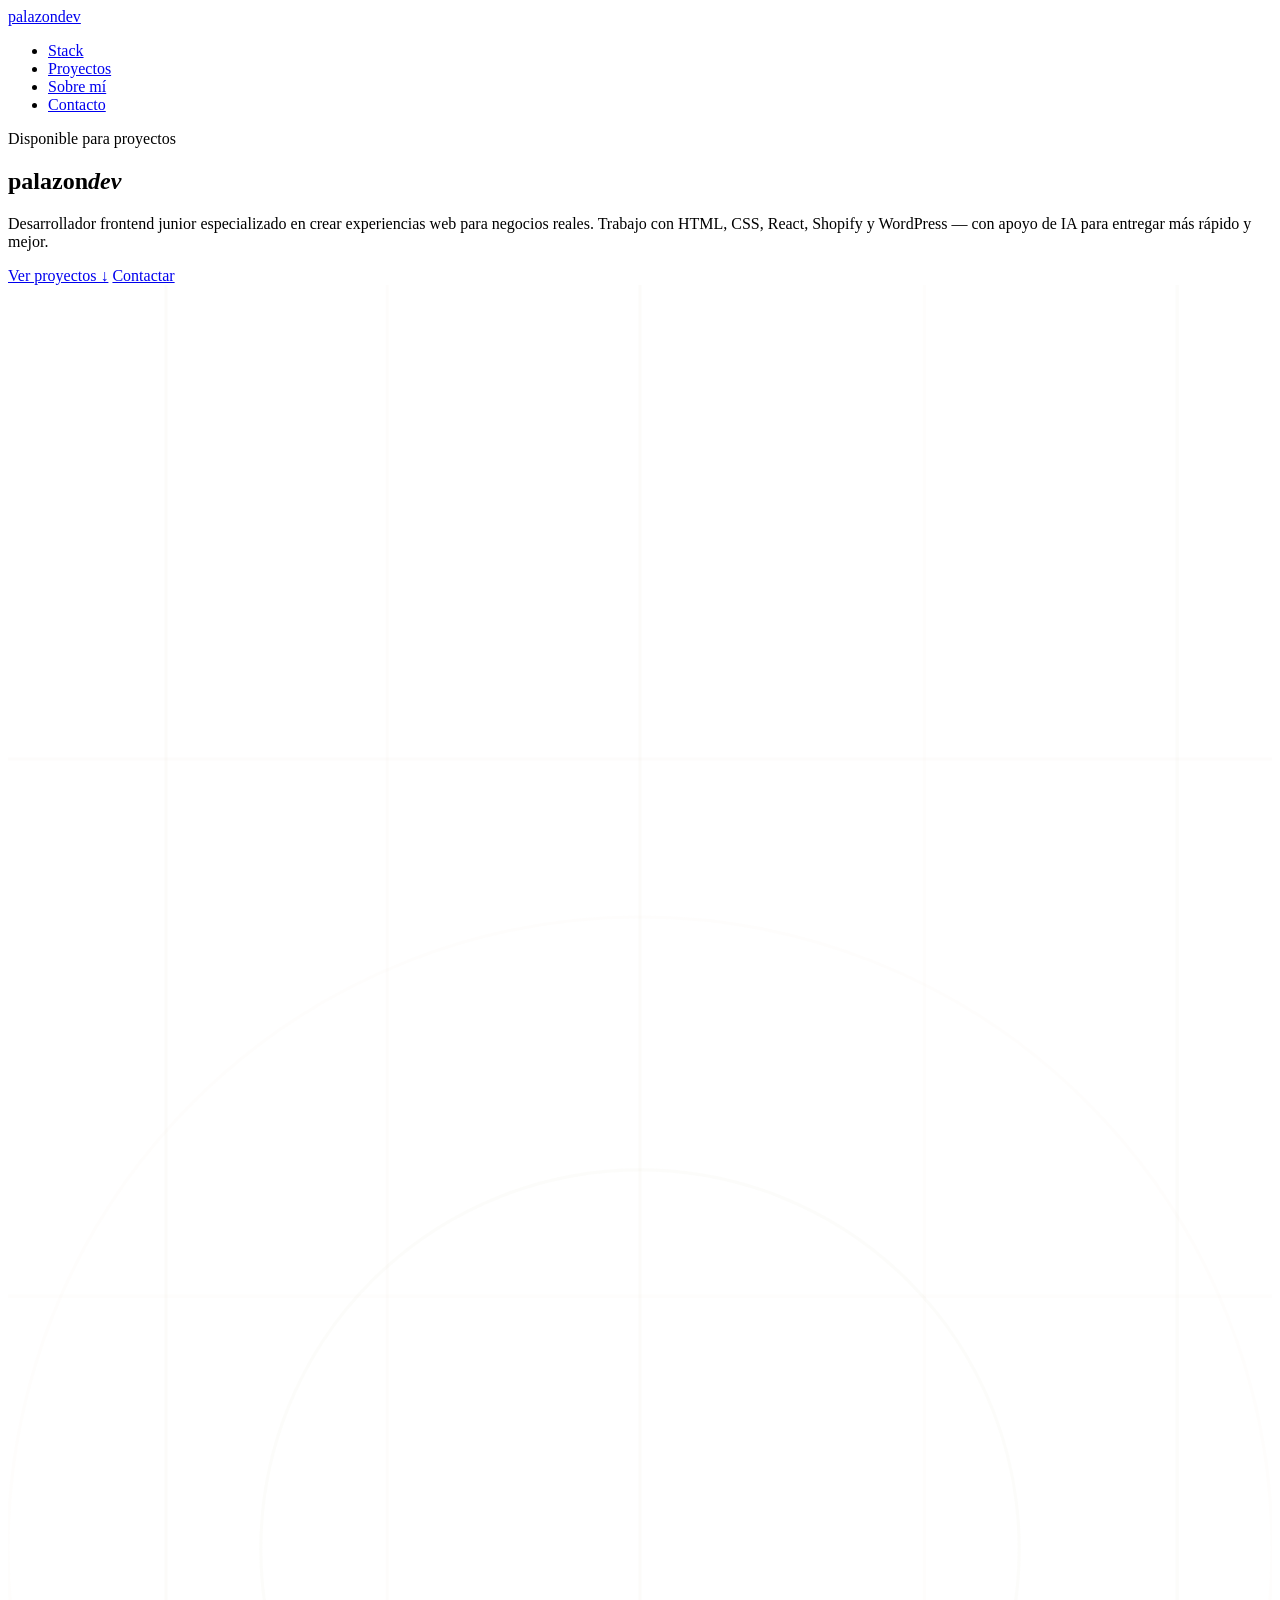
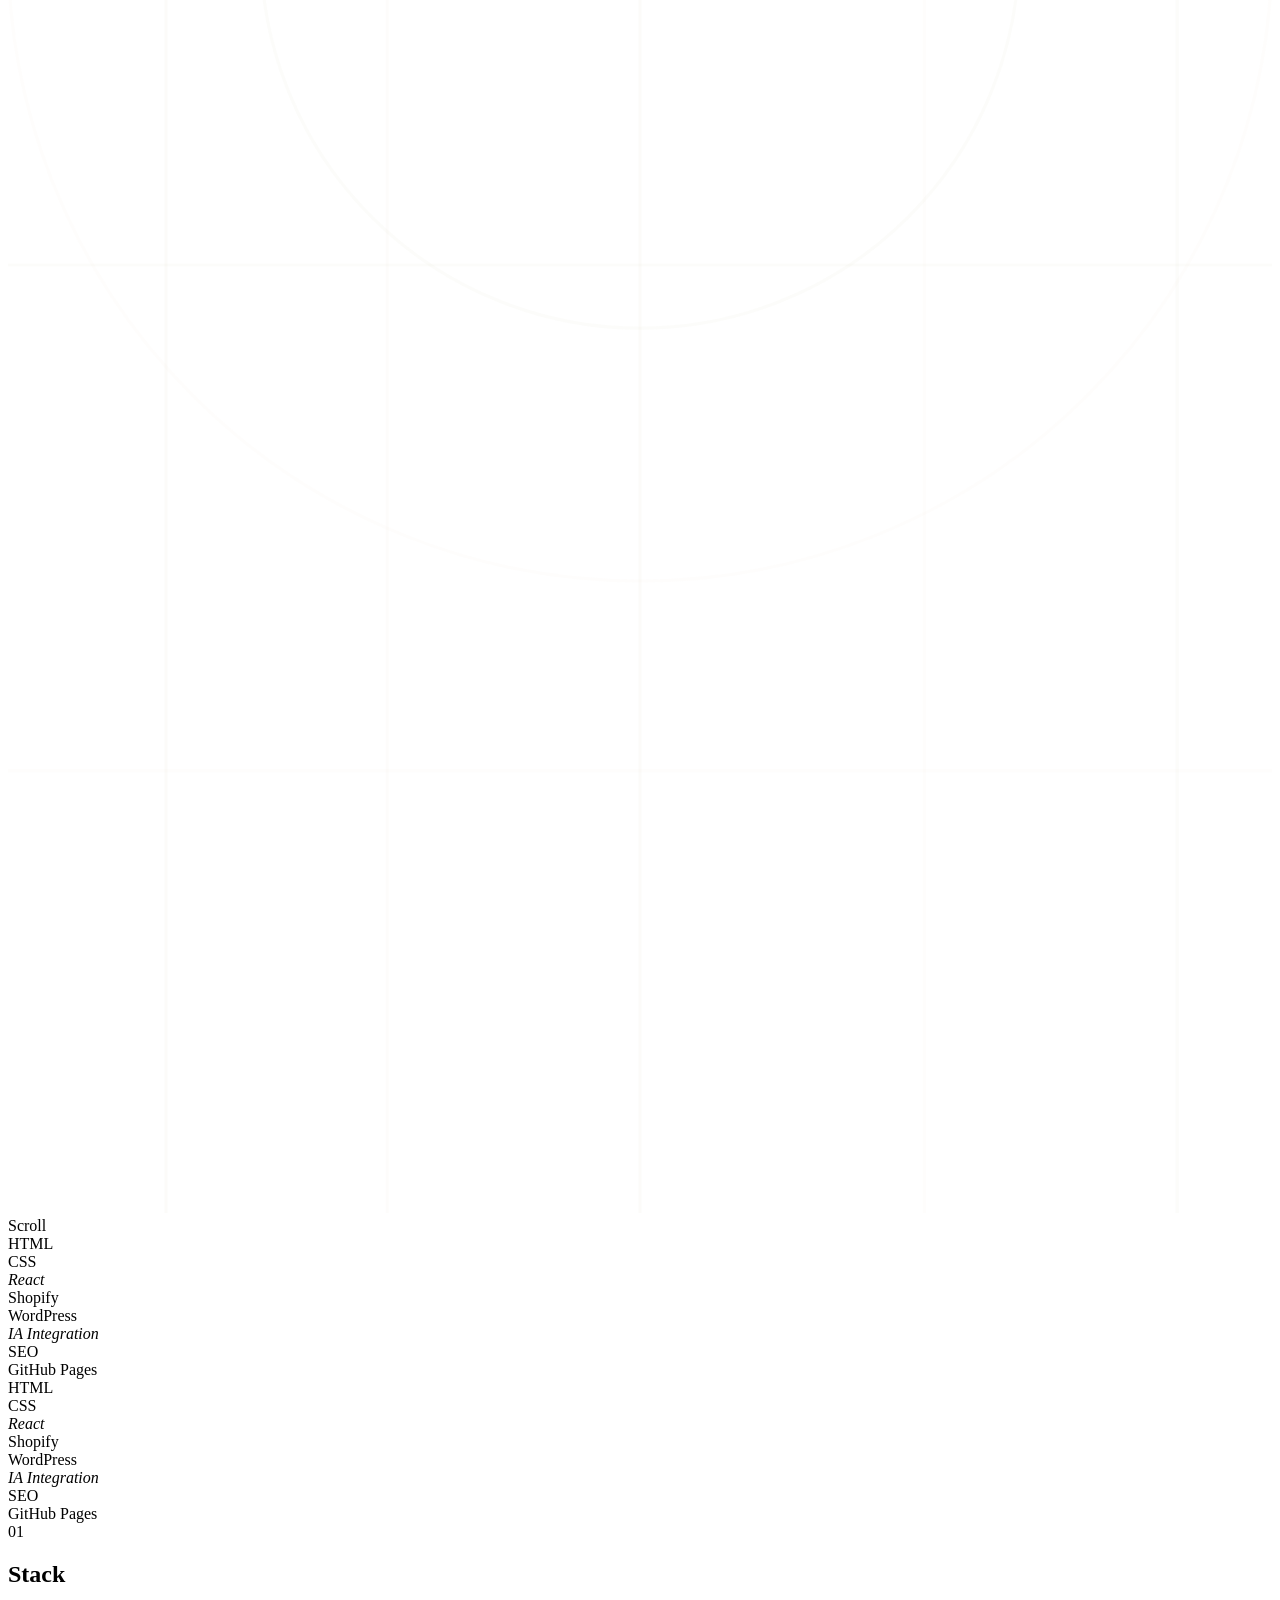
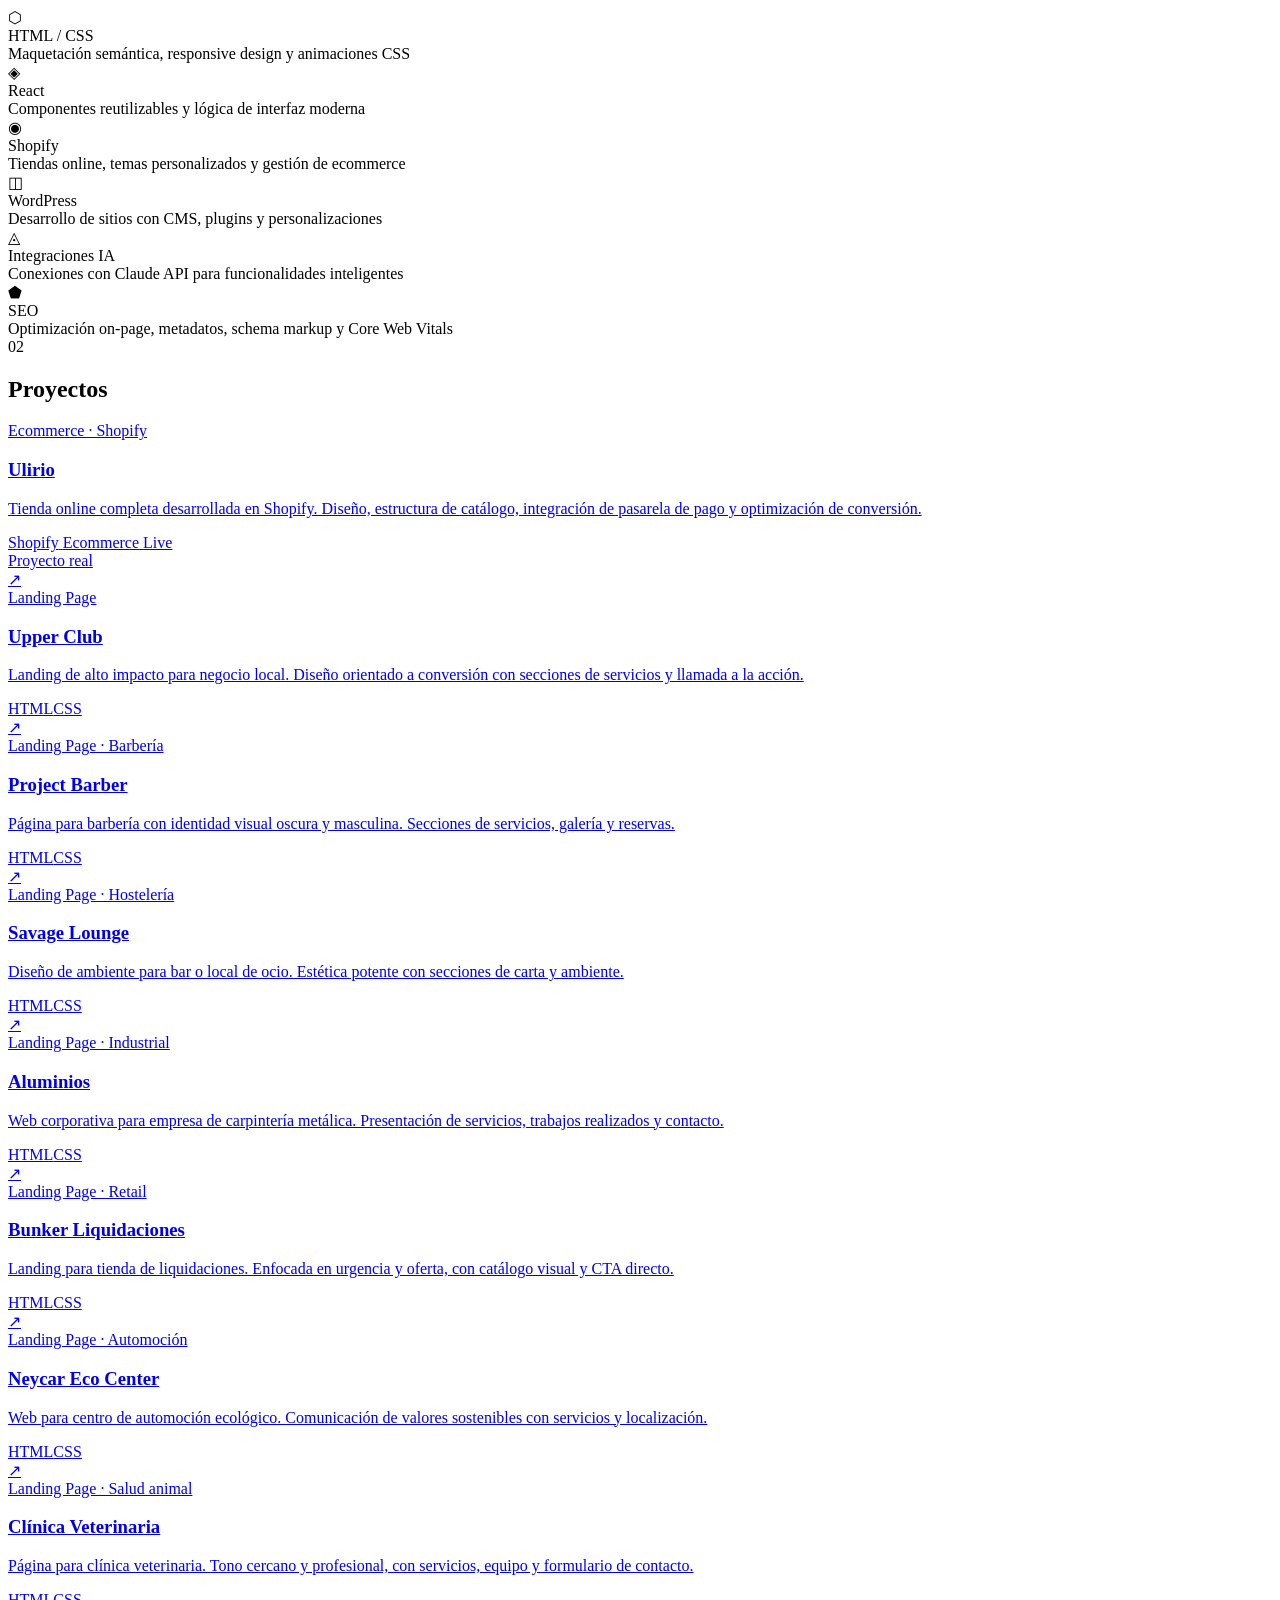
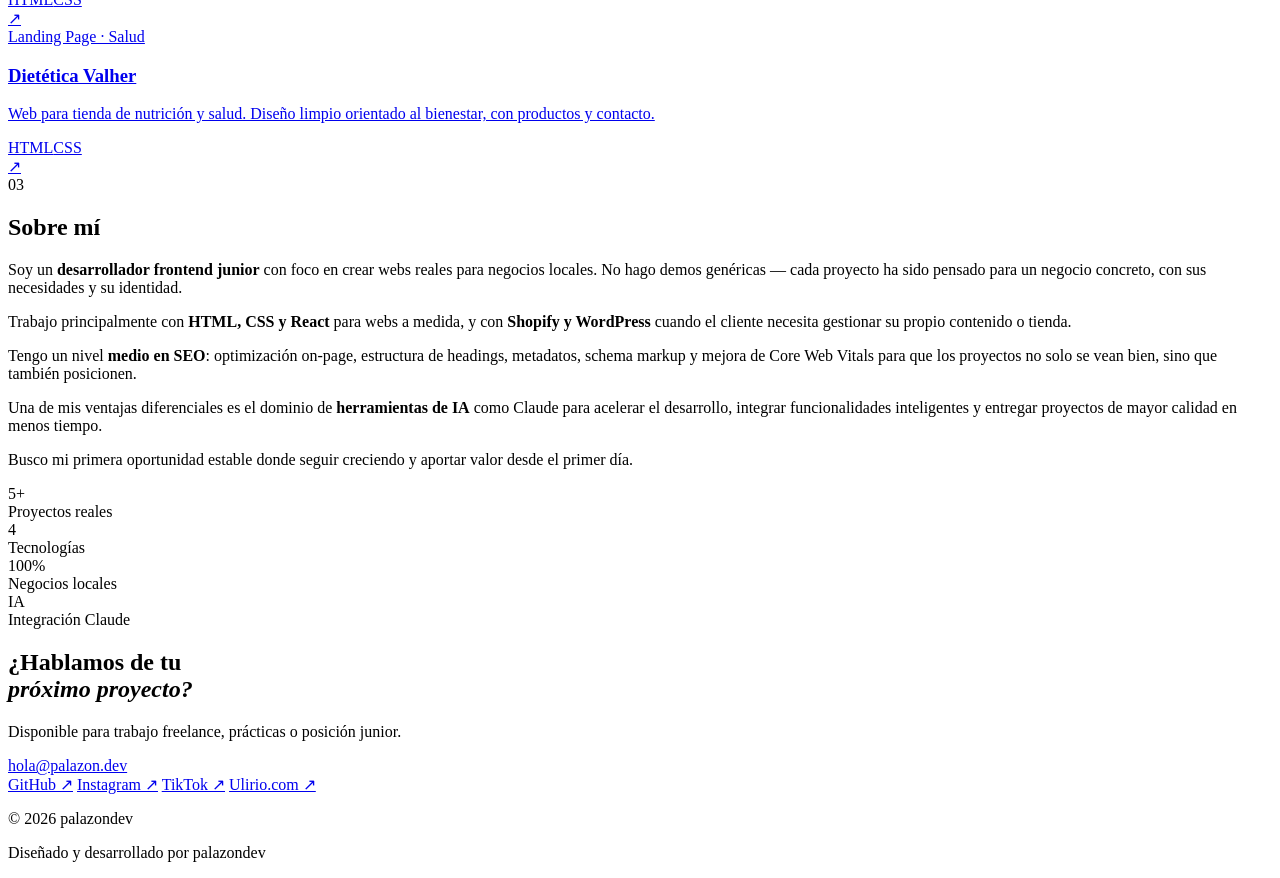
==== index.html @ ba67cfc8 "Crear index.html" ====
<!DOCTYPE html>
<html lang="es">
<head>
  <meta charset="UTF-8">
  <meta name="viewport" content="width=device-width, initial-scale=1.0">

  <!-- =============================================
       SEO PRIMARY
       ============================================= -->
  <title>palazondev — Frontend Developer | HTML, CSS, React, Shopify</title>
  <meta name="description" content="Portfolio de palazondev, desarrollador frontend junior especializado en landings, ecommerce con Shopify, WordPress e integraciones con IA. Proyectos reales para negocios locales.">
  <meta name="keywords" content="palazondev, desarrollador frontend, HTML CSS React, Shopify, WordPress, landing page, portfolio, developer junior, integracion IA, SEO">
  <meta name="author" content="palazondev">
  <meta name="robots" content="index, follow">
  <link rel="canonical" href="https://pablopalc.github.io/">

  <!-- =============================================
       OPEN GRAPH (WhatsApp, LinkedIn, Facebook)
       ============================================= -->
  <meta property="og:type" content="website">
  <meta property="og:url" content="https://pablopalc.github.io/">
  <meta property="og:title" content="palazondev — Frontend Developer">
  <meta property="og:description" content="Desarrollador frontend junior. Landings, Shopify, WordPress, SEO e integraciones con IA. Proyectos reales para negocios locales.">
  <meta property="og:image" content="https://pablopalc.github.io/og-image.jpg">
  <meta property="og:locale" content="es_ES">
  <meta property="og:site_name" content="palazondev">

  <!-- =============================================
       TWITTER / X CARD
       ============================================= -->
  <meta name="twitter:card" content="summary_large_image">
  <meta name="twitter:url" content="https://pablopalc.github.io/">
  <meta name="twitter:title" content="palazondev — Frontend Developer">
  <meta name="twitter:description" content="Desarrollador frontend junior. Landings, Shopify, WordPress, SEO e integraciones con IA.">
  <meta name="twitter:image" content="https://pablopalc.github.io/og-image.jpg">

  <!-- =============================================
       SCHEMA.ORG — Person
       ============================================= -->
  <script type="application/ld+json">
  {
    "@context": "https://schema.org",
    "@type": "Person",
    "name": "palazondev",
    "url": "https://pablopalc.github.io/",
    "sameAs": [
      "https://github.com/pablopalc",
      "https://www.instagram.com/palazon_dev",
      "https://www.tiktok.com/@palazon_dev",
      "https://ulirio.com"
    ],
    "jobTitle": "Frontend Developer",
    "knowsAbout": ["HTML", "CSS", "React", "Shopify", "WordPress", "SEO", "IA Integration"],
    "description": "Desarrollador frontend junior especializado en landings para negocios locales, ecommerce con Shopify, SEO e integraciones con IA."
  }
  </script>

  <!-- =============================================
       FONTS & STYLES
       ============================================= -->
  <link rel="preconnect" href="https://fonts.googleapis.com">
  <link rel="preconnect" href="https://fonts.gstatic.com" crossorigin>
  <link href="https://fonts.googleapis.com/css2?family=Playfair+Display:wght@400;500&family=DM+Sans:wght@300;400;500&display=swap" rel="stylesheet">
  <link rel="stylesheet" href="style.css">
</head>
<body>

<!-- CURSOR -->
<div id="cursor-dot" aria-hidden="true"></div>
<div id="cursor-ring" aria-hidden="true"></div>
<div id="cursor-label" aria-hidden="true"></div>

<!-- SCROLL PROGRESS -->
<div id="scroll-progress" aria-hidden="true"></div>

<!-- =============================================
     NAV
     ============================================= -->
<nav id="nav" role="navigation" aria-label="Navegación principal">
  <a href="#" class="nav-logo">palazondev</a>
  <ul class="nav-links">
    <li><a href="#stack">Stack</a></li>
    <li><a href="#projects">Proyectos</a></li>
    <li><a href="#about">Sobre mí</a></li>
    <li><a href="#contact">Contacto</a></li>
  </ul>
</nav>

<!-- =============================================
     HERO
     ============================================= -->
<section class="hero" aria-label="Presentación">
  <div class="hero-inner">
    <span class="hero-tag">Disponible para proyectos</span>
    <h1 class="hero-name">
      palazon<em>dev</em>
    </h1>
    <p class="hero-desc">
      Desarrollador frontend junior especializado en crear experiencias web para negocios reales. Trabajo con HTML, CSS, React, Shopify y WordPress — con apoyo de IA para entregar más rápido y mejor.
    </p>
    <div class="hero-ctas">
      <a href="#projects" class="btn-primary">Ver proyectos ↓</a>
      <a href="#contact" class="btn-secondary">Contactar</a>
    </div>
  </div>

  <div class="hero-lines" aria-hidden="true">
    <svg viewBox="0 0 400 800" preserveAspectRatio="xMidYMid slice">
      <line x1="50"  y1="0" x2="50"  y2="800" stroke="rgba(200,184,154,0.06)" stroke-width="1"/>
      <line x1="120" y1="0" x2="120" y2="800" stroke="rgba(200,184,154,0.04)" stroke-width="1"/>
      <line x1="200" y1="0" x2="200" y2="800" stroke="rgba(200,184,154,0.06)" stroke-width="1"/>
      <line x1="290" y1="0" x2="290" y2="800" stroke="rgba(200,184,154,0.03)" stroke-width="1"/>
      <line x1="370" y1="0" x2="370" y2="800" stroke="rgba(200,184,154,0.05)" stroke-width="1"/>
      <line x1="0" y1="150" x2="400" y2="150" stroke="rgba(200,184,154,0.04)" stroke-width="1"/>
      <line x1="0" y1="320" x2="400" y2="320" stroke="rgba(200,184,154,0.03)" stroke-width="1"/>
      <line x1="0" y1="500" x2="400" y2="500" stroke="rgba(200,184,154,0.05)" stroke-width="1"/>
      <line x1="0" y1="660" x2="400" y2="660" stroke="rgba(200,184,154,0.03)" stroke-width="1"/>
      <circle cx="200" cy="400" r="120" fill="none" stroke="rgba(200,184,154,0.05)" stroke-width="1"/>
      <circle cx="200" cy="400" r="200" fill="none" stroke="rgba(200,184,154,0.03)" stroke-width="1"/>
    </svg>
  </div>

  <div class="scroll-hint" aria-hidden="true">
    <div class="scroll-line"></div>
    Scroll
  </div>
</section>

<!-- =============================================
     MARQUEE
     ============================================= -->
<div class="marquee-section" aria-hidden="true">
  <div class="marquee-track" id="marquee">
    <div class="marquee-item">HTML <span class="marquee-dot"></span></div>
    <div class="marquee-item">CSS <span class="marquee-dot"></span></div>
    <div class="marquee-item"><em>React</em> <span class="marquee-dot"></span></div>
    <div class="marquee-item">Shopify <span class="marquee-dot"></span></div>
    <div class="marquee-item">WordPress <span class="marquee-dot"></span></div>
    <div class="marquee-item"><em>IA Integration</em> <span class="marquee-dot"></span></div>
    <div class="marquee-item">SEO <span class="marquee-dot"></span></div>
    <div class="marquee-item">GitHub Pages <span class="marquee-dot"></span></div>
    <div class="marquee-item">HTML <span class="marquee-dot"></span></div>
    <div class="marquee-item">CSS <span class="marquee-dot"></span></div>
    <div class="marquee-item"><em>React</em> <span class="marquee-dot"></span></div>
    <div class="marquee-item">Shopify <span class="marquee-dot"></span></div>
    <div class="marquee-item">WordPress <span class="marquee-dot"></span></div>
    <div class="marquee-item"><em>IA Integration</em> <span class="marquee-dot"></span></div>
    <div class="marquee-item">SEO <span class="marquee-dot"></span></div>
    <div class="marquee-item">GitHub Pages <span class="marquee-dot"></span></div>
  </div>
</div>

<!-- =============================================
     STACK
     ============================================= -->
<section class="stack-section" id="stack" aria-label="Tecnologías">
  <div class="section-inner">
    <div class="section-header reveal">
      <span class="section-num">01</span>
      <h2 class="section-title">Stack</h2>
      <div class="section-line"></div>
    </div>

    <div class="stack-grid reveal">
      <div class="stack-item">
        <div class="stack-icon" aria-hidden="true">⬡</div>
        <div class="stack-name">HTML / CSS</div>
        <div class="stack-desc">Maquetación semántica, responsive design y animaciones CSS</div>
      </div>
      <div class="stack-item">
        <div class="stack-icon" aria-hidden="true">◈</div>
        <div class="stack-name">React</div>
        <div class="stack-desc">Componentes reutilizables y lógica de interfaz moderna</div>
      </div>
      <div class="stack-item">
        <div class="stack-icon" aria-hidden="true">◉</div>
        <div class="stack-name">Shopify</div>
        <div class="stack-desc">Tiendas online, temas personalizados y gestión de ecommerce</div>
      </div>
      <div class="stack-item">
        <div class="stack-icon" aria-hidden="true">◫</div>
        <div class="stack-name">WordPress</div>
        <div class="stack-desc">Desarrollo de sitios con CMS, plugins y personalizaciones</div>
      </div>
      <div class="stack-item">
        <div class="stack-icon" aria-hidden="true">◬</div>
        <div class="stack-name">Integraciones IA</div>
        <div class="stack-desc">Conexiones con Claude API para funcionalidades inteligentes</div>
      </div>
      <div class="stack-item">
        <div class="stack-icon" aria-hidden="true">⬟</div>
        <div class="stack-name">SEO</div>
        <div class="stack-desc">Optimización on-page, metadatos, schema markup y Core Web Vitals</div>
      </div>
    </div>
  </div>
</section>

<!-- =============================================
     PROJECTS
     ============================================= -->
<section class="projects-section" id="projects" aria-label="Proyectos">
  <div class="section-inner">
    <div class="section-header reveal">
      <span class="section-num">02</span>
      <h2 class="section-title">Proyectos</h2>
      <div class="section-line"></div>
    </div>

    <div class="projects-grid">

      <a href="https://ulirio.com" target="_blank" rel="noopener noreferrer"
         class="project-card featured reveal"
         aria-label="Ver proyecto Ulirio — tienda online Shopify">
        <div class="project-card-inner">
          <div class="project-info">
            <div class="project-cat">Ecommerce · Shopify</div>
            <h3 class="project-title">Ulirio</h3>
            <p class="project-desc">Tienda online completa desarrollada en Shopify. Diseño, estructura de catálogo, integración de pasarela de pago y optimización de conversión.</p>
            <div class="project-tags">
              <span class="tag">Shopify</span>
              <span class="tag">Ecommerce</span>
              <span class="tag">Live</span>
            </div>
          </div>
          <div class="project-meta">
            <span class="featured-badge">Proyecto real</span>
            <div class="project-link" aria-hidden="true">↗</div>
          </div>
        </div>
      </a>

      <a href="https://pablopalc.github.io/Landing-UpperClub/" target="_blank" rel="noopener noreferrer"
         class="project-card reveal" aria-label="Ver proyecto Upper Club">
        <div class="project-card-inner">
          <div class="project-cat">Landing Page</div>
          <h3 class="project-title">Upper Club</h3>
          <p class="project-desc">Landing de alto impacto para negocio local. Diseño orientado a conversión con secciones de servicios y llamada a la acción.</p>
          <div class="project-footer">
            <div class="project-tags"><span class="tag">HTML</span><span class="tag">CSS</span></div>
            <div class="project-link" aria-hidden="true">↗</div>
          </div>
        </div>
      </a>

      <a href="https://pablopalc.github.io/Landing-ProjectBarber/" target="_blank" rel="noopener noreferrer"
         class="project-card reveal" aria-label="Ver proyecto Project Barber">
        <div class="project-card-inner">
          <div class="project-cat">Landing Page · Barbería</div>
          <h3 class="project-title">Project Barber</h3>
          <p class="project-desc">Página para barbería con identidad visual oscura y masculina. Secciones de servicios, galería y reservas.</p>
          <div class="project-footer">
            <div class="project-tags"><span class="tag">HTML</span><span class="tag">CSS</span></div>
            <div class="project-link" aria-hidden="true">↗</div>
          </div>
        </div>
      </a>

      <a href="https://pablopalc.github.io/Landing-Savage-Lounge/" target="_blank" rel="noopener noreferrer"
         class="project-card reveal" aria-label="Ver proyecto Savage Lounge">
        <div class="project-card-inner">
          <div class="project-cat">Landing Page · Hostelería</div>
          <h3 class="project-title">Savage Lounge</h3>
          <p class="project-desc">Diseño de ambiente para bar o local de ocio. Estética potente con secciones de carta y ambiente.</p>
          <div class="project-footer">
            <div class="project-tags"><span class="tag">HTML</span><span class="tag">CSS</span></div>
            <div class="project-link" aria-hidden="true">↗</div>
          </div>
        </div>
      </a>

      <a href="https://pablopalc.github.io/Landing-Aluminios/" target="_blank" rel="noopener noreferrer"
         class="project-card reveal" aria-label="Ver proyecto Aluminios">
        <div class="project-card-inner">
          <div class="project-cat">Landing Page · Industrial</div>
          <h3 class="project-title">Aluminios</h3>
          <p class="project-desc">Web corporativa para empresa de carpintería metálica. Presentación de servicios, trabajos realizados y contacto.</p>
          <div class="project-footer">
            <div class="project-tags"><span class="tag">HTML</span><span class="tag">CSS</span></div>
            <div class="project-link" aria-hidden="true">↗</div>
          </div>
        </div>
      </a>

      <a href="https://pablopalc.github.io/Landing-Bunker-Liquidaciones/" target="_blank" rel="noopener noreferrer"
         class="project-card reveal" aria-label="Ver proyecto Bunker Liquidaciones">
        <div class="project-card-inner">
          <div class="project-cat">Landing Page · Retail</div>
          <h3 class="project-title">Bunker Liquidaciones</h3>
          <p class="project-desc">Landing para tienda de liquidaciones. Enfocada en urgencia y oferta, con catálogo visual y CTA directo.</p>
          <div class="project-footer">
            <div class="project-tags"><span class="tag">HTML</span><span class="tag">CSS</span></div>
            <div class="project-link" aria-hidden="true">↗</div>
          </div>
        </div>
      </a>

      <a href="https://pablopalc.github.io/Landing-Neycar-Eco-Center/" target="_blank" rel="noopener noreferrer"
         class="project-card reveal" aria-label="Ver proyecto Neycar Eco Center">
        <div class="project-card-inner">
          <div class="project-cat">Landing Page · Automoción</div>
          <h3 class="project-title">Neycar Eco Center</h3>
          <p class="project-desc">Web para centro de automoción ecológico. Comunicación de valores sostenibles con servicios y localización.</p>
          <div class="project-footer">
            <div class="project-tags"><span class="tag">HTML</span><span class="tag">CSS</span></div>
            <div class="project-link" aria-hidden="true">↗</div>
          </div>
        </div>
      </a>

      <a href="https://pablopalc.github.io/Landing-Clinica-Veterinaria-Ramon-y-" target="_blank" rel="noopener noreferrer"
         class="project-card reveal" aria-label="Ver proyecto Clínica Veterinaria">
        <div class="project-card-inner">
          <div class="project-cat">Landing Page · Salud animal</div>
          <h3 class="project-title">Clínica Veterinaria</h3>
          <p class="project-desc">Página para clínica veterinaria. Tono cercano y profesional, con servicios, equipo y formulario de contacto.</p>
          <div class="project-footer">
            <div class="project-tags"><span class="tag">HTML</span><span class="tag">CSS</span></div>
            <div class="project-link" aria-hidden="true">↗</div>
          </div>
        </div>
      </a>

      <a href="https://pablopalc.github.io/Diet-tica-Valher-/" target="_blank" rel="noopener noreferrer"
         class="project-card reveal" aria-label="Ver proyecto Dietética Valher">
        <div class="project-card-inner">
          <div class="project-cat">Landing Page · Salud</div>
          <h3 class="project-title">Dietética Valher</h3>
          <p class="project-desc">Web para tienda de nutrición y salud. Diseño limpio orientado al bienestar, con productos y contacto.</p>
          <div class="project-footer">
            <div class="project-tags"><span class="tag">HTML</span><span class="tag">CSS</span></div>
            <div class="project-link" aria-hidden="true">↗</div>
          </div>
        </div>
      </a>

    </div>
  </div>
</section>

<!-- =============================================
     ABOUT
     ============================================= -->
<section class="about-section" id="about" aria-label="Sobre mí">
  <div class="section-inner">
    <div class="section-header reveal">
      <span class="section-num">03</span>
      <h2 class="section-title">Sobre mí</h2>
      <div class="section-line"></div>
    </div>

    <div class="about-grid">
      <div class="about-text reveal">
        <p>Soy un <strong>desarrollador frontend junior</strong> con foco en crear webs reales para negocios locales. No hago demos genéricas — cada proyecto ha sido pensado para un negocio concreto, con sus necesidades y su identidad.</p>
        <p>Trabajo principalmente con <strong>HTML, CSS y React</strong> para webs a medida, y con <strong>Shopify y WordPress</strong> cuando el cliente necesita gestionar su propio contenido o tienda.</p>
        <p>Tengo un nivel <strong>medio en SEO</strong>: optimización on-page, estructura de headings, metadatos, schema markup y mejora de Core Web Vitals para que los proyectos no solo se vean bien, sino que también posicionen.</p>
        <p>Una de mis ventajas diferenciales es el dominio de <strong>herramientas de IA</strong> como Claude para acelerar el desarrollo, integrar funcionalidades inteligentes y entregar proyectos de mayor calidad en menos tiempo.</p>
        <p>Busco mi primera oportunidad estable donde seguir creciendo y aportar valor desde el primer día.</p>
      </div>

      <div class="about-stats reveal">
        <div class="stat-box">
          <div class="stat-num">8+</div>
          <div class="stat-label">Proyectos reales</div>
        </div>
        <div class="stat-box">
          <div class="stat-num">4</div>
          <div class="stat-label">Tecnologías</div>
        </div>
        <div class="stat-box">
          <div class="stat-num">100%</div>
          <div class="stat-label">Negocios locales</div>
        </div>
        <div class="stat-box">
          <div class="stat-num">IA</div>
          <div class="stat-label">Integración Claude</div>
        </div>
      </div>
    </div>
  </div>
</section>

<!-- =============================================
     CONTACT
     ============================================= -->
<section class="contact-section" id="contact" aria-label="Contacto">
  <div class="section-inner">
    <div class="contact-inner reveal">
      <h2 class="contact-title">¿Hablamos de tu<br><em>próximo proyecto?</em></h2>
      <p class="contact-sub">Disponible para trabajo freelance, prácticas o posición junior.</p>
      <a href="mailto:hola@palazon.dev" class="contact-email">hola@palazon.dev</a>
      <div class="social-links">
        <a href="https://github.com/pablopalc" target="_blank" rel="noopener noreferrer" class="social-link">GitHub ↗</a>
        <a href="https://www.instagram.com/palazon_dev" target="_blank" rel="noopener noreferrer" class="social-link">Instagram ↗</a>
        <a href="https://www.tiktok.com/@palazon_dev" target="_blank" rel="noopener noreferrer" class="social-link">TikTok ↗</a>
        <a href="https://ulirio.com" target="_blank" rel="noopener noreferrer" class="social-link">Ulirio.com ↗</a>
      </div>
    </div>
  </div>
</section>

<!-- =============================================
     FOOTER
     ============================================= -->
<footer>
  <p>© 2026 palazondev</p>
  <p>Diseñado y desarrollado por palazondev</p>
</footer>

<!-- =============================================
     JAVASCRIPT
     ============================================= -->
<script>
  // SCROLL PROGRESS
  const progressBar = document.getElementById('scroll-progress');
  window.addEventListener('scroll', () => {
    const h = document.documentElement;
    progressBar.style.width = (h.scrollTop / (h.scrollHeight - h.clientHeight)) * 100 + '%';
  });

  // NAV scroll
  const nav = document.getElementById('nav');
  window.addEventListener('scroll', () => {
    nav.classList.toggle('scrolled', window.scrollY > 60);
  });

  // CUSTOM CURSOR — desktop only
  const isTouchDevice = ('ontouchstart' in window) || (navigator.maxTouchPoints > 0);
  if (!isTouchDevice) {
    const dot = document.getElementById('cursor-dot');
    const ring = document.getElementById('cursor-ring');
    const label = document.getElementById('cursor-label');
    let mx = 0, my = 0, rx = 0, ry = 0;

    document.addEventListener('mousemove', e => {
      mx = e.clientX; my = e.clientY;
      dot.style.left = mx + 'px'; dot.style.top = my + 'px';
      label.style.left = mx + 'px'; label.style.top = my + 'px';
    });

    (function animateRing() {
      rx += (mx - rx) * 0.12; ry += (my - ry) * 0.12;
      ring.style.left = rx + 'px'; ring.style.top = ry + 'px';
      requestAnimationFrame(animateRing);
    })();

    document.querySelectorAll('a, button').forEach(el => {
      el.addEventListener('mouseenter', () => {
        ring.classList.add('hovering');
        const txt = el.getAttribute('data-cursor') || '';
        if (txt) { label.textContent = txt; label.classList.add('visible'); }
      });
      el.addEventListener('mouseleave', () => {
        ring.classList.remove('hovering');
        label.classList.remove('visible');
      });
    });

    document.querySelectorAll('.project-card').forEach(el => el.setAttribute('data-cursor', 'Ver →'));
  }

  // MAGNETIC BUTTONS
  document.querySelectorAll('.btn-primary, .btn-secondary').forEach(btn => {
    btn.addEventListener('mousemove', e => {
      const r = btn.getBoundingClientRect();
      btn.style.transform = `translate(${(e.clientX - r.left - r.width/2) * 0.22}px, ${(e.clientY - r.top - r.height/2) * 0.22}px)`;
    });
    btn.addEventListener('mouseleave', () => { btn.style.transform = ''; });
  });

  // CARD 3D TILT
  document.querySelectorAll('.project-card').forEach(card => {
    card.addEventListener('mousemove', e => {
      const r = card.getBoundingClientRect();
      const x = (e.clientX - r.left) / r.width - 0.5;
      const y = (e.clientY - r.top) / r.height - 0.5;
      card.style.transform = `perspective(800px) rotateY(${x*5}deg) rotateX(${-y*5}deg) translateZ(4px)`;
    });
    card.addEventListener('mouseleave', () => { card.style.transform = ''; });
  });

  // HERO PARALLAX
  const heroInner = document.querySelector('.hero-inner');
  const heroLines = document.querySelector('.hero-lines');
  window.addEventListener('scroll', () => {
    const s = window.scrollY;
    if (heroInner) heroInner.style.transform = `translateY(${s * 0.18}px)`;
    if (heroLines) heroLines.style.transform = `translateY(${s * 0.1}px)`;
  });

  // HERO NAME char split
  const heroName = document.querySelector('.hero-name');
  if (heroName) {
    heroName.innerHTML = heroName.innerHTML.replace(/palazon/, m =>
      m.split('').map((c, i) =>
        `<span class="char" style="animation-delay:${0.4 + i * 0.05}s">${c}</span>`
      ).join('')
    );
  }

  // COUNTER animation
  function animateCounter(el, target) {
    const num = parseInt(target);
    if (isNaN(num)) { el.textContent = target; return; }
    const suffix = target.replace(/[0-9]/g, '');
    let start = null;
    (function step(ts) {
      if (!start) start = ts;
      const p = Math.min((ts - start) / 1200, 1);
      el.textContent = Math.floor((1 - Math.pow(1 - p, 3)) * num) + suffix;
      if (p < 1) requestAnimationFrame(step);
    })(performance.now());
  }

  // SCROLL REVEAL
  const observer = new IntersectionObserver((entries) => {
    entries.forEach((entry, i) => {
      if (entry.isIntersecting) {
        setTimeout(() => {
          entry.target.classList.add('visible');
          const numEl = entry.target.querySelector('.stat-num');
          if (numEl) animateCounter(numEl, numEl.textContent.trim());
        }, i * 80);
        observer.unobserve(entry.target);
      }
    });
  }, { threshold: 0.12 });

  document.querySelectorAll('.reveal, .reveal-left, .reveal-right, .reveal-scale')
    .forEach(el => observer.observe(el));

  // MARQUEE pause on hover
  const track = document.getElementById('marquee');
  if (track) {
    track.parentElement.addEventListener('mouseenter', () => track.style.animationPlayState = 'paused');
    track.parentElement.addEventListener('mouseleave', () => track.style.animationPlayState = 'running');
  }
</script>

</body>
</html>
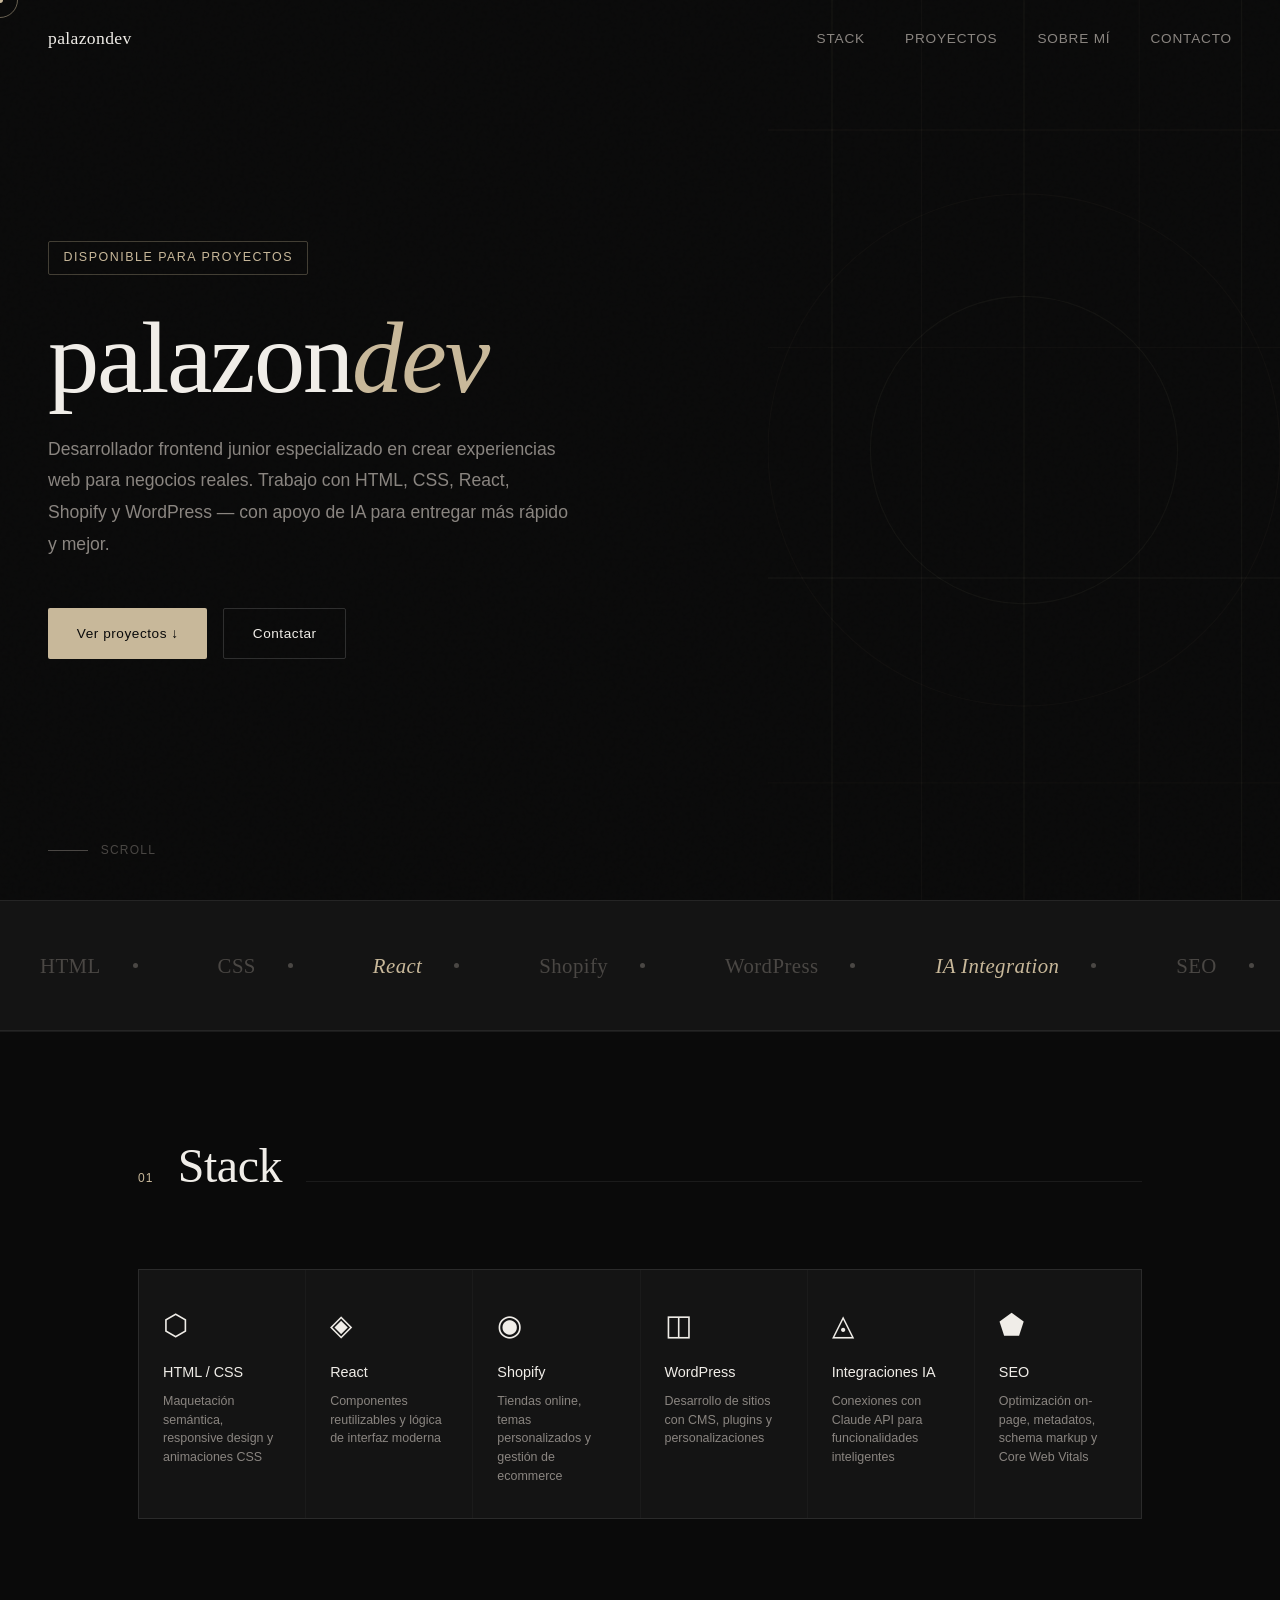
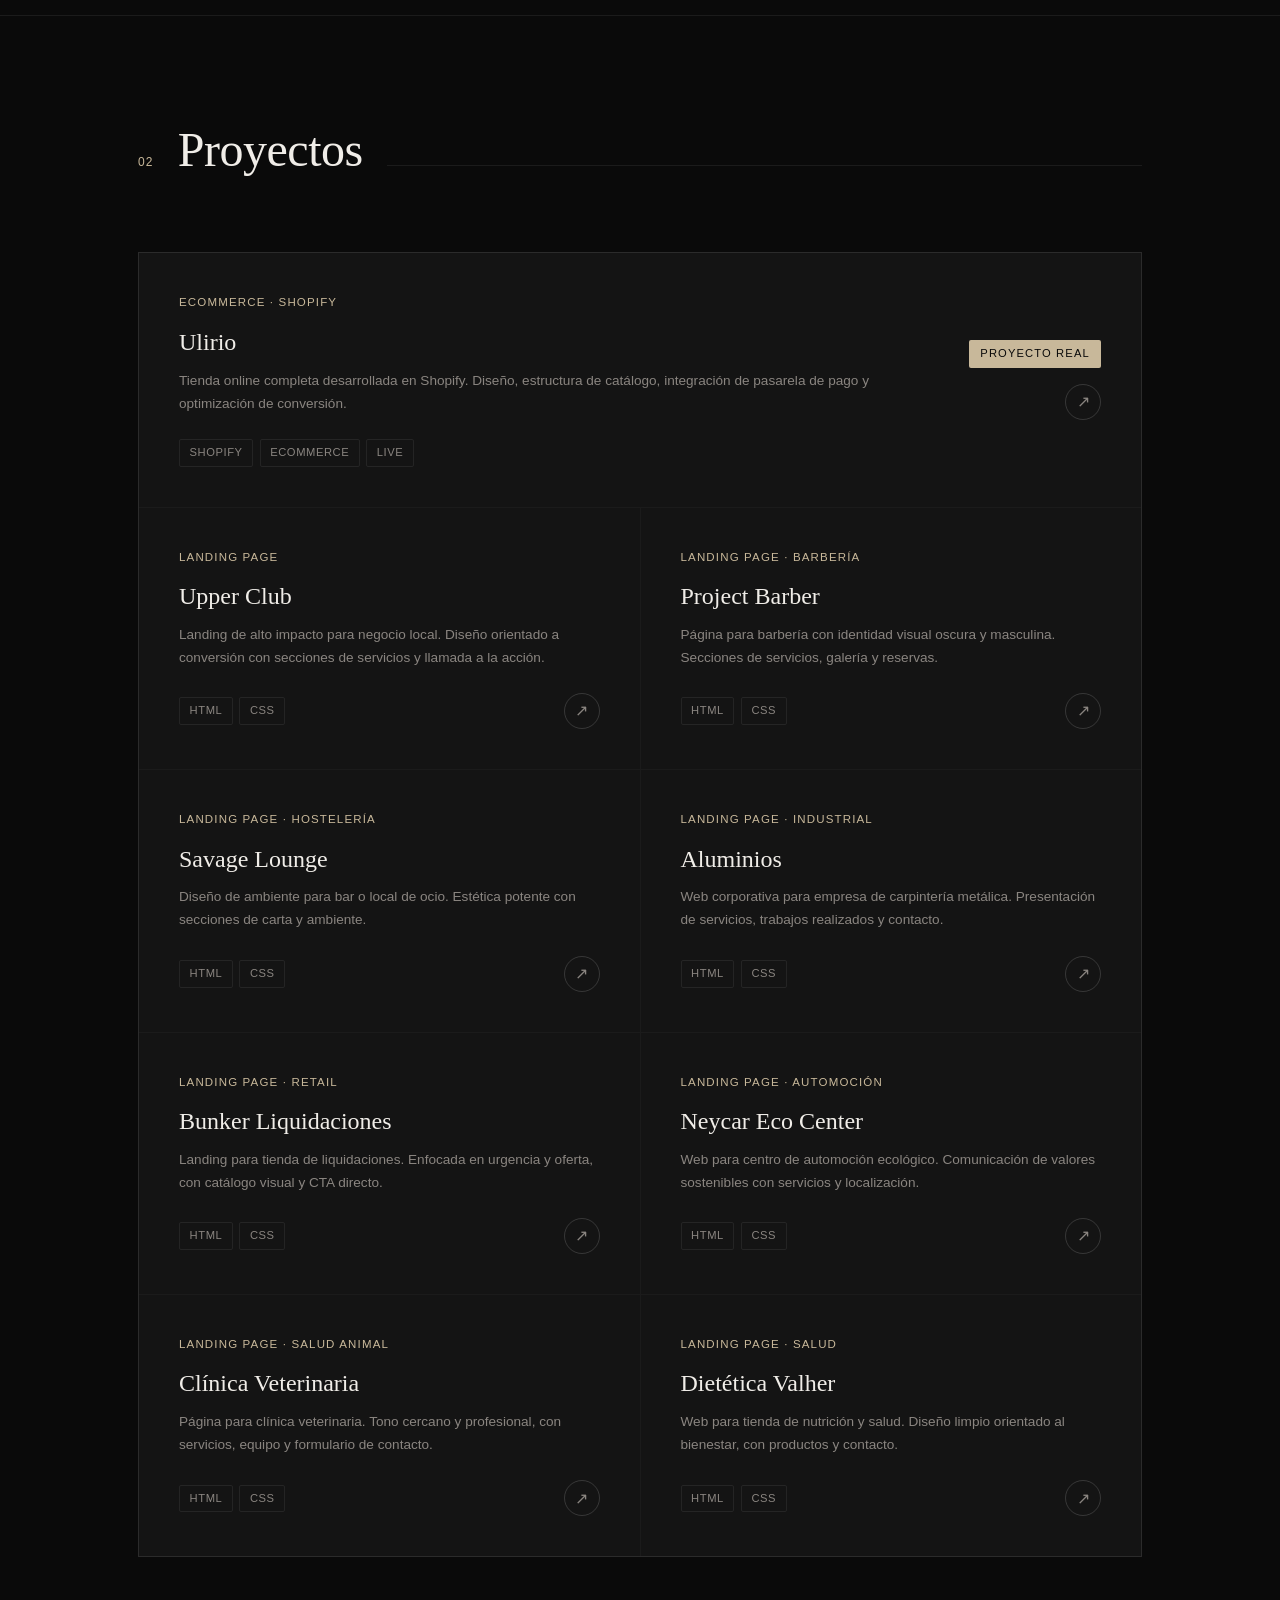
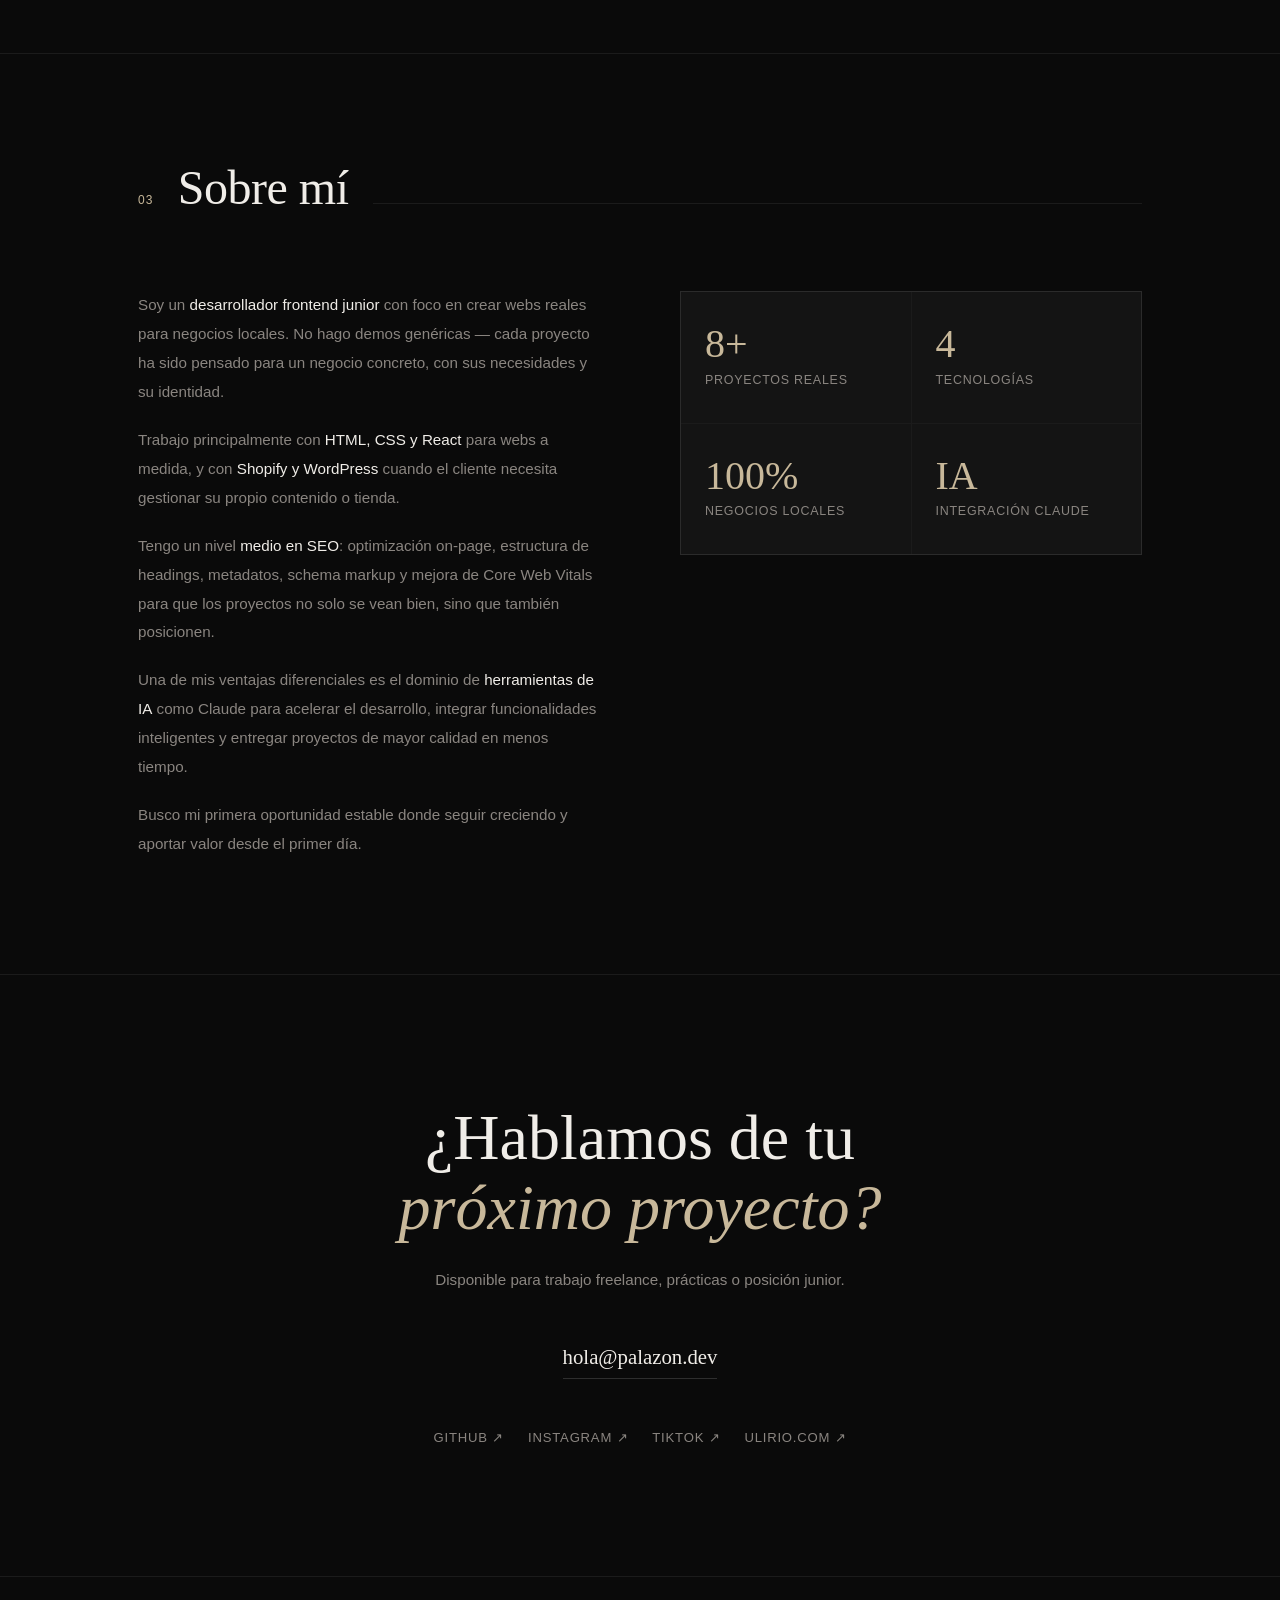
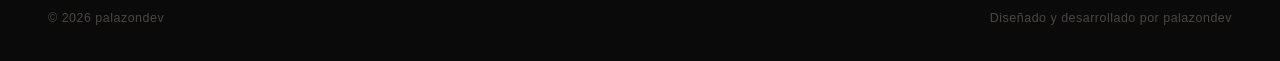
==== commit 097be269: "Actualizar index.html" ====
--- a/index.html
+++ b/index.html
@@ -61,7 +61,7 @@
   <link rel="preconnect" href="https://fonts.googleapis.com">
   <link rel="preconnect" href="https://fonts.gstatic.com" crossorigin>
   <link href="https://fonts.googleapis.com/css2?family=Playfair+Display:wght@400;500&family=DM+Sans:wght@300;400;500&display=swap" rel="stylesheet">
-  <link rel="stylesheet" href="style.css">
+  <link rel="stylesheet" href="styles.css">
 </head>
 <body>
 
--- a/styles.css
+++ b/styles.css
@@ -0,0 +1,805 @@
+/* ============================================
+   palazondev — Portfolio
+   style.css
+   ============================================ */
+
+*, *::before, *::after { box-sizing: border-box; margin: 0; padding: 0; }
+
+:root {
+  --bg: #0a0a0a;
+  --bg-2: #111111;
+  --bg-3: #181818;
+  --bg-card: #141414;
+  --border: rgba(255,255,255,0.07);
+  --border-hover: rgba(255,255,255,0.15);
+  --text-primary: #f0ede8;
+  --text-secondary: #8a8580;
+  --text-muted: #4a4744;
+  --accent: #c8b89a;
+  --accent-dim: rgba(200,184,154,0.12);
+  --accent-hover: rgba(200,184,154,0.18);
+  --font-display: 'Playfair Display', serif;
+  --font-body: 'DM Sans', sans-serif;
+}
+
+html { scroll-behavior: smooth; }
+
+/* ============================================
+   CUSTOM CURSOR
+   ============================================ */
+body { cursor: none; }
+a, button { cursor: none; }
+
+#cursor-dot {
+  width: 6px;
+  height: 6px;
+  background: var(--accent);
+  border-radius: 50%;
+  position: fixed;
+  top: 0; left: 0;
+  pointer-events: none;
+  z-index: 9999;
+  transform: translate(-50%, -50%);
+  transition: transform 0.08s ease, background 0.2s;
+}
+
+#cursor-ring {
+  width: 36px;
+  height: 36px;
+  border: 1px solid rgba(200,184,154,0.5);
+  border-radius: 50%;
+  position: fixed;
+  top: 0; left: 0;
+  pointer-events: none;
+  z-index: 9998;
+  transform: translate(-50%, -50%);
+  transition: width 0.3s ease, height 0.3s ease, border-color 0.3s, opacity 0.3s;
+}
+
+#cursor-ring.hovering {
+  width: 60px;
+  height: 60px;
+  border-color: var(--accent);
+}
+
+#cursor-label {
+  position: fixed;
+  top: 0; left: 0;
+  pointer-events: none;
+  z-index: 9997;
+  font-size: 0.65rem;
+  letter-spacing: 0.1em;
+  text-transform: uppercase;
+  color: var(--accent);
+  opacity: 0;
+  transform: translate(16px, 16px);
+  transition: opacity 0.2s;
+  white-space: nowrap;
+}
+
+#cursor-label.visible { opacity: 1; }
+
+/* ============================================
+   SCROLL PROGRESS BAR
+   ============================================ */
+#scroll-progress {
+  position: fixed;
+  top: 0; left: 0;
+  height: 2px;
+  background: var(--accent);
+  z-index: 200;
+  width: 0%;
+  transition: width 0.1s linear;
+}
+
+/* ============================================
+   BASE
+   ============================================ */
+body {
+  background: var(--bg);
+  color: var(--text-primary);
+  font-family: var(--font-body);
+  font-weight: 300;
+  line-height: 1.6;
+  overflow-x: hidden;
+}
+
+/* Noise overlay */
+body::before {
+  content: '';
+  position: fixed;
+  inset: 0;
+  background-image: url("data:image/svg+xml,%3Csvg viewBox='0 0 256 256' xmlns='http://www.w3.org/2000/svg'%3E%3Cfilter id='noise'%3E%3CfeTurbulence type='fractalNoise' baseFrequency='0.9' numOctaves='4' stitchTiles='stitch'/%3E%3C/filter%3E%3Crect width='100%25' height='100%25' filter='url(%23noise)' opacity='0.04'/%3E%3C/svg%3E");
+  pointer-events: none;
+  z-index: 0;
+  opacity: 0.4;
+}
+
+/* ============================================
+   NAV
+   ============================================ */
+nav {
+  position: fixed;
+  top: 0; left: 0; right: 0;
+  z-index: 100;
+  padding: 1.5rem 3rem;
+  display: flex;
+  justify-content: space-between;
+  align-items: center;
+  border-bottom: 1px solid transparent;
+  transition: border-color 0.3s, background 0.3s;
+}
+
+nav.scrolled {
+  background: rgba(10,10,10,0.92);
+  backdrop-filter: blur(12px);
+  border-color: var(--border);
+}
+
+.nav-logo {
+  font-family: var(--font-display);
+  font-size: 1.1rem;
+  color: var(--text-primary);
+  text-decoration: none;
+  letter-spacing: 0.02em;
+}
+
+.nav-links {
+  display: flex;
+  gap: 2.5rem;
+  list-style: none;
+}
+
+.nav-links a {
+  color: var(--text-secondary);
+  text-decoration: none;
+  font-size: 0.85rem;
+  letter-spacing: 0.06em;
+  text-transform: uppercase;
+  transition: color 0.2s;
+}
+
+.nav-links a:hover { color: var(--text-primary); }
+
+/* ============================================
+   HERO
+   ============================================ */
+.hero {
+  min-height: 100vh;
+  display: flex;
+  align-items: center;
+  padding: 0 3rem;
+  position: relative;
+}
+
+.hero-inner {
+  max-width: 900px;
+  position: relative;
+  z-index: 1;
+}
+
+.hero-tag {
+  display: inline-block;
+  font-size: 0.78rem;
+  letter-spacing: 0.12em;
+  text-transform: uppercase;
+  color: var(--accent);
+  border: 1px solid rgba(200,184,154,0.3);
+  padding: 0.4rem 0.9rem;
+  border-radius: 2px;
+  margin-bottom: 2rem;
+  opacity: 0;
+  animation: fadeUp 0.8s 0.2s forwards;
+}
+
+.hero-name {
+  font-family: var(--font-display);
+  font-size: clamp(3.5rem, 8vw, 7rem);
+  font-weight: 400;
+  line-height: 1.0;
+  letter-spacing: -0.02em;
+  margin-bottom: 1.5rem;
+  opacity: 0;
+  animation: fadeUp 0.8s 0.4s forwards;
+}
+
+.hero-name em {
+  font-style: italic;
+  color: var(--accent);
+}
+
+.hero-desc {
+  font-size: 1.1rem;
+  color: var(--text-secondary);
+  max-width: 520px;
+  line-height: 1.8;
+  margin-bottom: 3rem;
+  opacity: 0;
+  animation: fadeUp 0.8s 0.6s forwards;
+}
+
+.hero-ctas {
+  display: flex;
+  gap: 1rem;
+  flex-wrap: wrap;
+  opacity: 0;
+  animation: fadeUp 0.8s 0.8s forwards;
+}
+
+.btn-primary {
+  display: inline-flex;
+  align-items: center;
+  gap: 0.5rem;
+  padding: 0.85rem 1.8rem;
+  background: var(--accent);
+  color: #0a0a0a;
+  text-decoration: none;
+  font-size: 0.85rem;
+  font-weight: 500;
+  letter-spacing: 0.04em;
+  border-radius: 2px;
+  transition: opacity 0.2s;
+  will-change: transform;
+}
+
+.btn-primary:hover { opacity: 0.88; }
+
+.btn-secondary {
+  display: inline-flex;
+  align-items: center;
+  gap: 0.5rem;
+  padding: 0.85rem 1.8rem;
+  background: transparent;
+  color: var(--text-primary);
+  text-decoration: none;
+  font-size: 0.85rem;
+  letter-spacing: 0.04em;
+  border: 1px solid var(--border-hover);
+  border-radius: 2px;
+  transition: border-color 0.2s, background 0.2s;
+  will-change: transform;
+}
+
+.btn-secondary:hover {
+  border-color: var(--accent);
+  background: var(--accent-dim);
+}
+
+/* Hero decorative lines */
+.hero-lines {
+  position: absolute;
+  right: 0; top: 0; bottom: 0;
+  width: 40%;
+  overflow: hidden;
+  opacity: 0;
+  animation: fadeIn 1.5s 1s forwards;
+}
+
+.hero-lines svg { width: 100%; height: 100%; }
+
+/* Scroll hint */
+.scroll-hint {
+  position: absolute;
+  bottom: 2.5rem;
+  left: 3rem;
+  display: flex;
+  align-items: center;
+  gap: 0.8rem;
+  color: var(--text-muted);
+  font-size: 0.75rem;
+  letter-spacing: 0.1em;
+  text-transform: uppercase;
+  opacity: 0;
+  animation: fadeIn 1s 1.5s forwards;
+}
+
+.scroll-line {
+  width: 40px;
+  height: 1px;
+  background: var(--text-muted);
+  position: relative;
+  overflow: hidden;
+}
+
+.scroll-line::after {
+  content: '';
+  position: absolute;
+  left: -100%;
+  top: 0;
+  width: 100%;
+  height: 100%;
+  background: var(--accent);
+  animation: scanLine 2s 2s infinite;
+}
+
+/* ============================================
+   MARQUEE
+   ============================================ */
+.marquee-section {
+  padding: 3rem 0;
+  border-top: 1px solid var(--border);
+  border-bottom: 1px solid var(--border);
+  overflow: hidden;
+  background: var(--bg-card);
+}
+
+.marquee-track {
+  display: flex;
+  gap: 0;
+  animation: marquee 18s linear infinite;
+  width: max-content;
+}
+
+.marquee-item {
+  display: flex;
+  align-items: center;
+  gap: 2rem;
+  padding: 0 2.5rem;
+  font-family: var(--font-display);
+  font-size: 1.3rem;
+  font-weight: 400;
+  color: var(--text-muted);
+  white-space: nowrap;
+  letter-spacing: 0.02em;
+}
+
+.marquee-item em { font-style: italic; color: var(--accent); }
+.marquee-dot { width: 5px; height: 5px; border-radius: 50%; background: var(--text-muted); flex-shrink: 0; }
+
+/* ============================================
+   SECTION BASE
+   ============================================ */
+section { position: relative; z-index: 1; }
+
+.section-inner {
+  max-width: 1100px;
+  margin: 0 auto;
+  padding: 0 3rem;
+}
+
+.section-header {
+  display: flex;
+  align-items: baseline;
+  gap: 1.5rem;
+  margin-bottom: 4rem;
+}
+
+.section-num {
+  font-size: 0.75rem;
+  color: var(--accent);
+  letter-spacing: 0.1em;
+  font-weight: 400;
+}
+
+.section-title {
+  font-family: var(--font-display);
+  font-size: clamp(2rem, 4vw, 3rem);
+  font-weight: 400;
+  letter-spacing: -0.01em;
+}
+
+.section-line {
+  flex: 1;
+  height: 1px;
+  background: var(--border);
+}
+
+/* ============================================
+   STACK
+   ============================================ */
+.stack-section {
+  padding: 6rem 0;
+  border-top: 1px solid var(--border);
+}
+
+.stack-grid {
+  display: grid;
+  grid-template-columns: repeat(auto-fit, minmax(160px, 1fr));
+  gap: 1px;
+  background: var(--border);
+  border: 1px solid var(--border);
+}
+
+.stack-item {
+  background: var(--bg-card);
+  padding: 2rem 1.5rem;
+  display: flex;
+  flex-direction: column;
+  gap: 0.5rem;
+  transition: background 0.2s;
+}
+
+.stack-item:hover { background: var(--bg-3); }
+
+.stack-icon {
+  font-size: 1.8rem;
+  margin-bottom: 0.3rem;
+}
+
+.stack-name {
+  font-size: 0.9rem;
+  font-weight: 500;
+  color: var(--text-primary);
+}
+
+.stack-desc {
+  font-size: 0.78rem;
+  color: var(--text-secondary);
+  line-height: 1.5;
+}
+
+/* ============================================
+   PROJECTS
+   ============================================ */
+.projects-section {
+  padding: 6rem 0;
+  border-top: 1px solid var(--border);
+}
+
+.projects-grid {
+  display: grid;
+  grid-template-columns: repeat(2, 1fr);
+  gap: 1px;
+  background: var(--border);
+  border: 1px solid var(--border);
+}
+
+.project-card {
+  background: var(--bg-card);
+  position: relative;
+  overflow: hidden;
+  transition: background 0.3s, transform 0.1s ease;
+  text-decoration: none;
+  color: inherit;
+  display: block;
+}
+
+.project-card:hover { background: var(--bg-3); }
+
+.project-card-inner {
+  padding: 2.5rem;
+  display: flex;
+  flex-direction: column;
+  height: 100%;
+  min-height: 240px;
+}
+
+.project-cat {
+  font-size: 0.72rem;
+  letter-spacing: 0.1em;
+  text-transform: uppercase;
+  color: var(--accent);
+  margin-bottom: 1rem;
+}
+
+.project-title {
+  font-family: var(--font-display);
+  font-size: 1.5rem;
+  font-weight: 400;
+  margin-bottom: 0.75rem;
+  line-height: 1.2;
+}
+
+.project-desc {
+  font-size: 0.85rem;
+  color: var(--text-secondary);
+  line-height: 1.7;
+  flex: 1;
+  margin-bottom: 1.5rem;
+}
+
+.project-footer {
+  display: flex;
+  justify-content: space-between;
+  align-items: center;
+}
+
+.project-tags {
+  display: flex;
+  flex-wrap: wrap;
+  gap: 0.4rem;
+}
+
+.tag {
+  font-size: 0.7rem;
+  letter-spacing: 0.05em;
+  padding: 0.25rem 0.6rem;
+  border: 1px solid var(--border);
+  color: var(--text-secondary);
+  border-radius: 2px;
+  text-transform: uppercase;
+}
+
+.project-link {
+  width: 36px;
+  height: 36px;
+  border: 1px solid var(--border-hover);
+  border-radius: 50%;
+  display: flex;
+  align-items: center;
+  justify-content: center;
+  color: var(--text-secondary);
+  transition: border-color 0.2s, color 0.2s, transform 0.2s;
+  flex-shrink: 0;
+}
+
+.project-card:hover .project-link {
+  border-color: var(--accent);
+  color: var(--accent);
+  transform: rotate(45deg);
+}
+
+.project-card.featured { grid-column: span 2; }
+
+.project-card.featured .project-card-inner {
+  min-height: 180px;
+  flex-direction: row;
+  align-items: center;
+  gap: 3rem;
+}
+
+.project-card.featured .project-info { flex: 1; }
+
+.project-card.featured .project-meta {
+  display: flex;
+  flex-direction: column;
+  align-items: flex-end;
+  gap: 1rem;
+  flex-shrink: 0;
+}
+
+.featured-badge {
+  font-size: 0.7rem;
+  letter-spacing: 0.1em;
+  text-transform: uppercase;
+  color: #0a0a0a;
+  background: var(--accent);
+  padding: 0.3rem 0.7rem;
+  border-radius: 2px;
+}
+
+/* ============================================
+   ABOUT
+   ============================================ */
+.about-section {
+  padding: 6rem 0;
+  border-top: 1px solid var(--border);
+}
+
+.about-grid {
+  display: grid;
+  grid-template-columns: 1fr 1fr;
+  gap: 5rem;
+  align-items: start;
+}
+
+.about-text p {
+  color: var(--text-secondary);
+  line-height: 1.9;
+  margin-bottom: 1.2rem;
+  font-size: 0.95rem;
+}
+
+.about-text p strong {
+  color: var(--text-primary);
+  font-weight: 500;
+}
+
+.about-stats {
+  display: grid;
+  grid-template-columns: 1fr 1fr;
+  gap: 1px;
+  background: var(--border);
+  border: 1px solid var(--border);
+  align-self: start;
+}
+
+.stat-box {
+  background: var(--bg-card);
+  padding: 2rem 1.5rem;
+}
+
+.stat-num {
+  font-family: var(--font-display);
+  font-size: 2.5rem;
+  font-weight: 400;
+  color: var(--accent);
+  line-height: 1;
+  margin-bottom: 0.4rem;
+  transition: color 0.3s;
+}
+
+.stat-label {
+  font-size: 0.78rem;
+  color: var(--text-secondary);
+  text-transform: uppercase;
+  letter-spacing: 0.06em;
+}
+
+/* ============================================
+   CONTACT
+   ============================================ */
+.contact-section {
+  padding: 8rem 0;
+  border-top: 1px solid var(--border);
+}
+
+.contact-inner {
+  text-align: center;
+  max-width: 600px;
+  margin: 0 auto;
+}
+
+.contact-title {
+  font-family: var(--font-display);
+  font-size: clamp(2.5rem, 5vw, 4rem);
+  font-weight: 400;
+  line-height: 1.1;
+  margin-bottom: 1.5rem;
+}
+
+.contact-title em {
+  font-style: italic;
+  color: var(--accent);
+}
+
+.contact-sub {
+  color: var(--text-secondary);
+  margin-bottom: 3rem;
+  font-size: 0.95rem;
+}
+
+.contact-email {
+  display: inline-block;
+  font-family: var(--font-display);
+  font-size: 1.3rem;
+  color: var(--text-primary);
+  text-decoration: none;
+  border-bottom: 1px solid var(--border-hover);
+  padding-bottom: 0.3rem;
+  transition: border-color 0.2s, color 0.2s;
+  margin-bottom: 3rem;
+}
+
+.contact-email:hover {
+  color: var(--accent);
+  border-color: var(--accent);
+}
+
+.social-links {
+  display: flex;
+  justify-content: center;
+  gap: 1.5rem;
+  flex-wrap: wrap;
+}
+
+.social-link {
+  display: inline-flex;
+  align-items: center;
+  gap: 0.5rem;
+  color: var(--text-secondary);
+  text-decoration: none;
+  font-size: 0.82rem;
+  letter-spacing: 0.06em;
+  text-transform: uppercase;
+  transition: color 0.2s;
+}
+
+.social-link:hover { color: var(--accent); }
+
+/* ============================================
+   FOOTER
+   ============================================ */
+footer {
+  border-top: 1px solid var(--border);
+  padding: 2rem 3rem;
+  display: flex;
+  justify-content: space-between;
+  align-items: center;
+  position: relative;
+  z-index: 1;
+}
+
+footer p {
+  font-size: 0.78rem;
+  color: var(--text-muted);
+  letter-spacing: 0.04em;
+}
+
+/* ============================================
+   ANIMATIONS
+   ============================================ */
+@keyframes fadeUp {
+  from { opacity: 0; transform: translateY(20px); }
+  to   { opacity: 1; transform: translateY(0); }
+}
+
+@keyframes fadeIn {
+  from { opacity: 0; }
+  to   { opacity: 1; }
+}
+
+@keyframes scanLine {
+  0%   { left: -100%; }
+  100% { left: 100%; }
+}
+
+@keyframes marquee {
+  from { transform: translateX(0); }
+  to   { transform: translateX(-50%); }
+}
+
+@keyframes charIn {
+  to { opacity: 1; transform: translateY(0) rotate(0deg); }
+}
+
+@keyframes glitch {
+  0%   { text-shadow: none; }
+  20%  { text-shadow: 2px 0 rgba(200,184,154,0.4), -2px 0 rgba(255,255,255,0.1); transform: translateX(-1px); }
+  40%  { text-shadow: -2px 0 rgba(200,184,154,0.4), 2px 0 rgba(255,255,255,0.1); transform: translateX(1px); }
+  60%  { text-shadow: 1px 0 rgba(200,184,154,0.3); transform: translateX(0); }
+  80%  { text-shadow: -1px 0 rgba(200,184,154,0.2); }
+  100% { text-shadow: none; transform: translateX(0); }
+}
+
+/* ============================================
+   SCROLL REVEAL
+   ============================================ */
+.reveal {
+  opacity: 0;
+  transform: translateY(24px);
+  transition: opacity 0.7s ease, transform 0.7s ease;
+}
+.reveal.visible { opacity: 1; transform: translateY(0); }
+
+.reveal-left {
+  opacity: 0;
+  transform: translateX(-30px);
+  transition: opacity 0.8s ease, transform 0.8s ease;
+}
+.reveal-left.visible { opacity: 1; transform: translateX(0); }
+
+.reveal-right {
+  opacity: 0;
+  transform: translateX(30px);
+  transition: opacity 0.8s ease, transform 0.8s ease;
+}
+.reveal-right.visible { opacity: 1; transform: translateX(0); }
+
+.reveal-scale {
+  opacity: 0;
+  transform: scale(0.94);
+  transition: opacity 0.7s ease, transform 0.7s ease;
+}
+.reveal-scale.visible { opacity: 1; transform: scale(1); }
+
+/* Split text hero */
+.hero-name .char {
+  display: inline-block;
+  opacity: 0;
+  transform: translateY(40px) rotate(3deg);
+  animation: charIn 0.6s forwards;
+}
+
+/* Glitch on hero name hover */
+.hero-name:hover em { animation: glitch 0.3s; }
+
+/* ============================================
+   RESPONSIVE
+   ============================================ */
+@media (max-width: 768px) {
+  body { cursor: auto; }
+  #cursor-dot, #cursor-ring, #cursor-label { display: none; }
+
+  nav { padding: 1.2rem 1.5rem; }
+  .nav-links { display: none; }
+  .hero { padding: 0 1.5rem; }
+  .hero-lines { display: none; }
+  .section-inner { padding: 0 1.5rem; }
+  .projects-grid { grid-template-columns: 1fr; }
+  .project-card.featured { grid-column: span 1; }
+  .project-card.featured .project-card-inner { flex-direction: column; }
+  .project-card.featured .project-meta { align-items: flex-start; }
+  .about-grid { grid-template-columns: 1fr; gap: 3rem; }
+  footer { flex-direction: column; gap: 0.5rem; text-align: center; }
+}
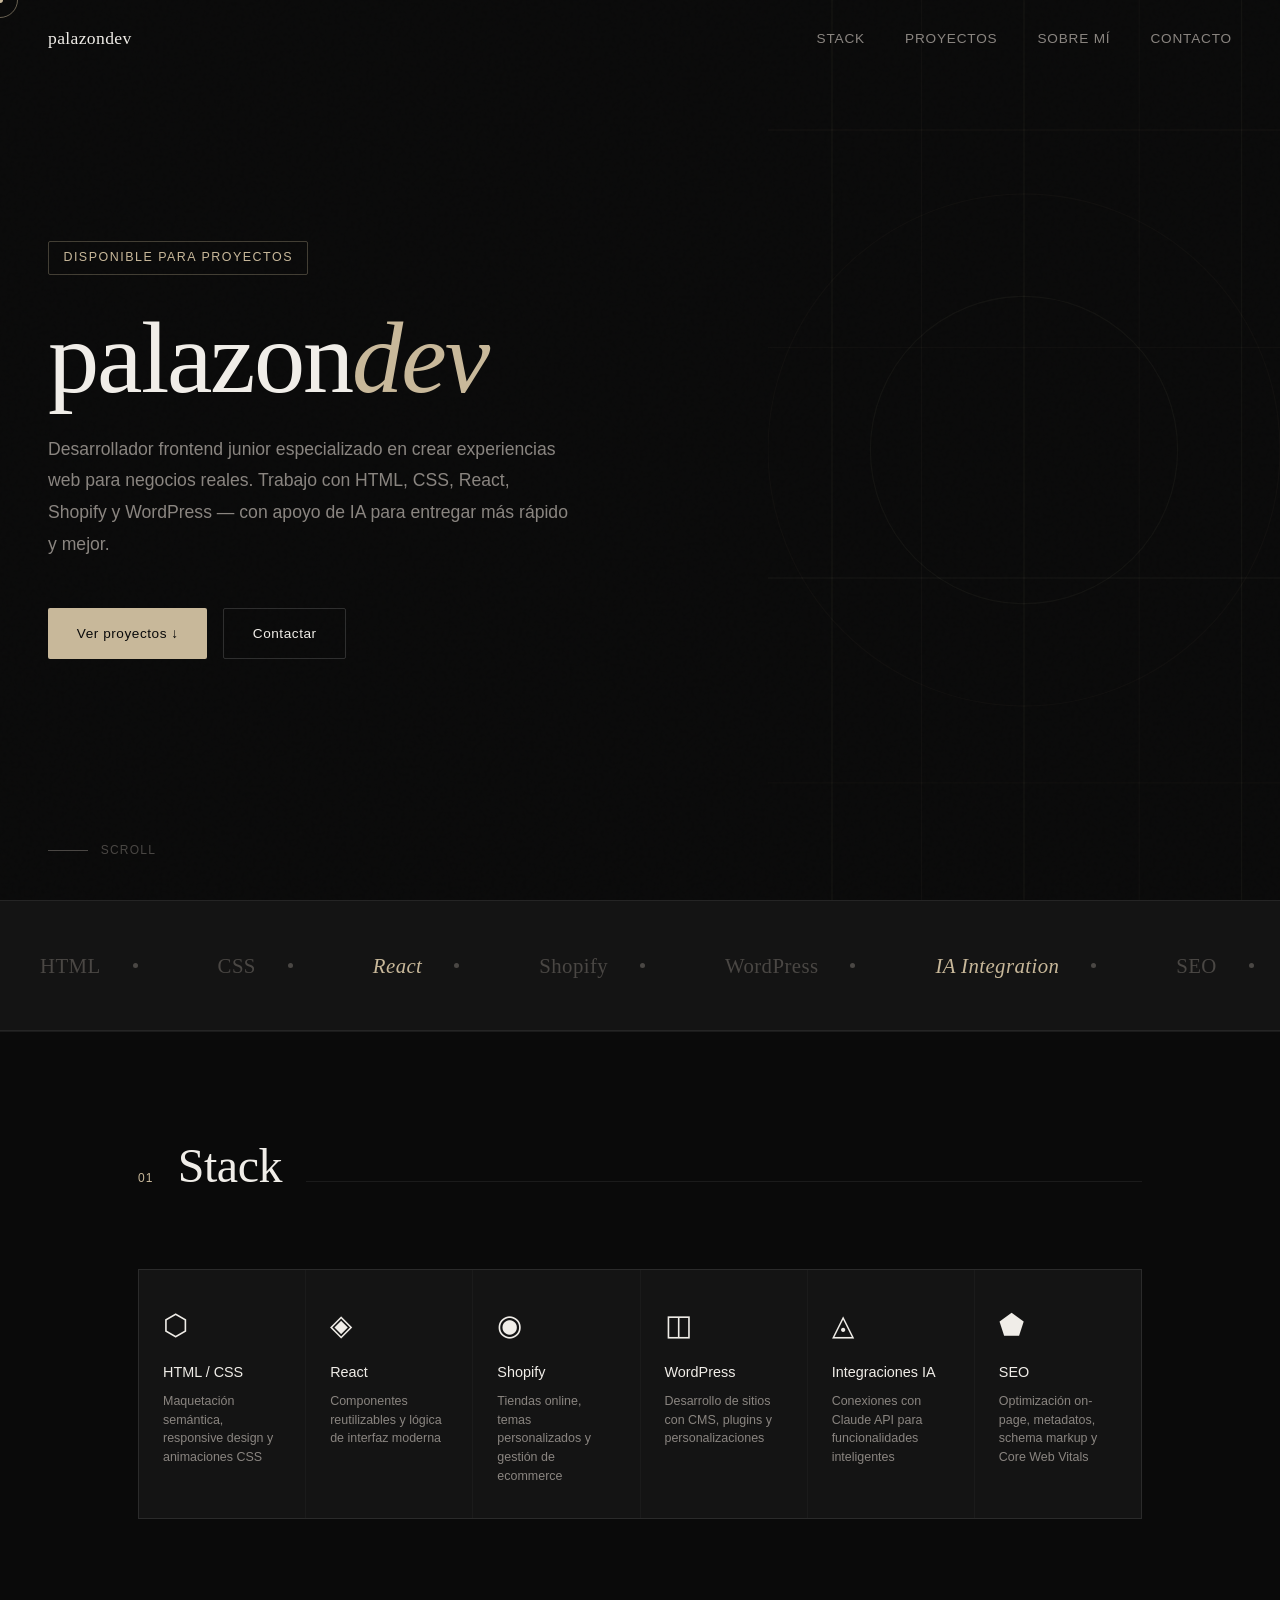
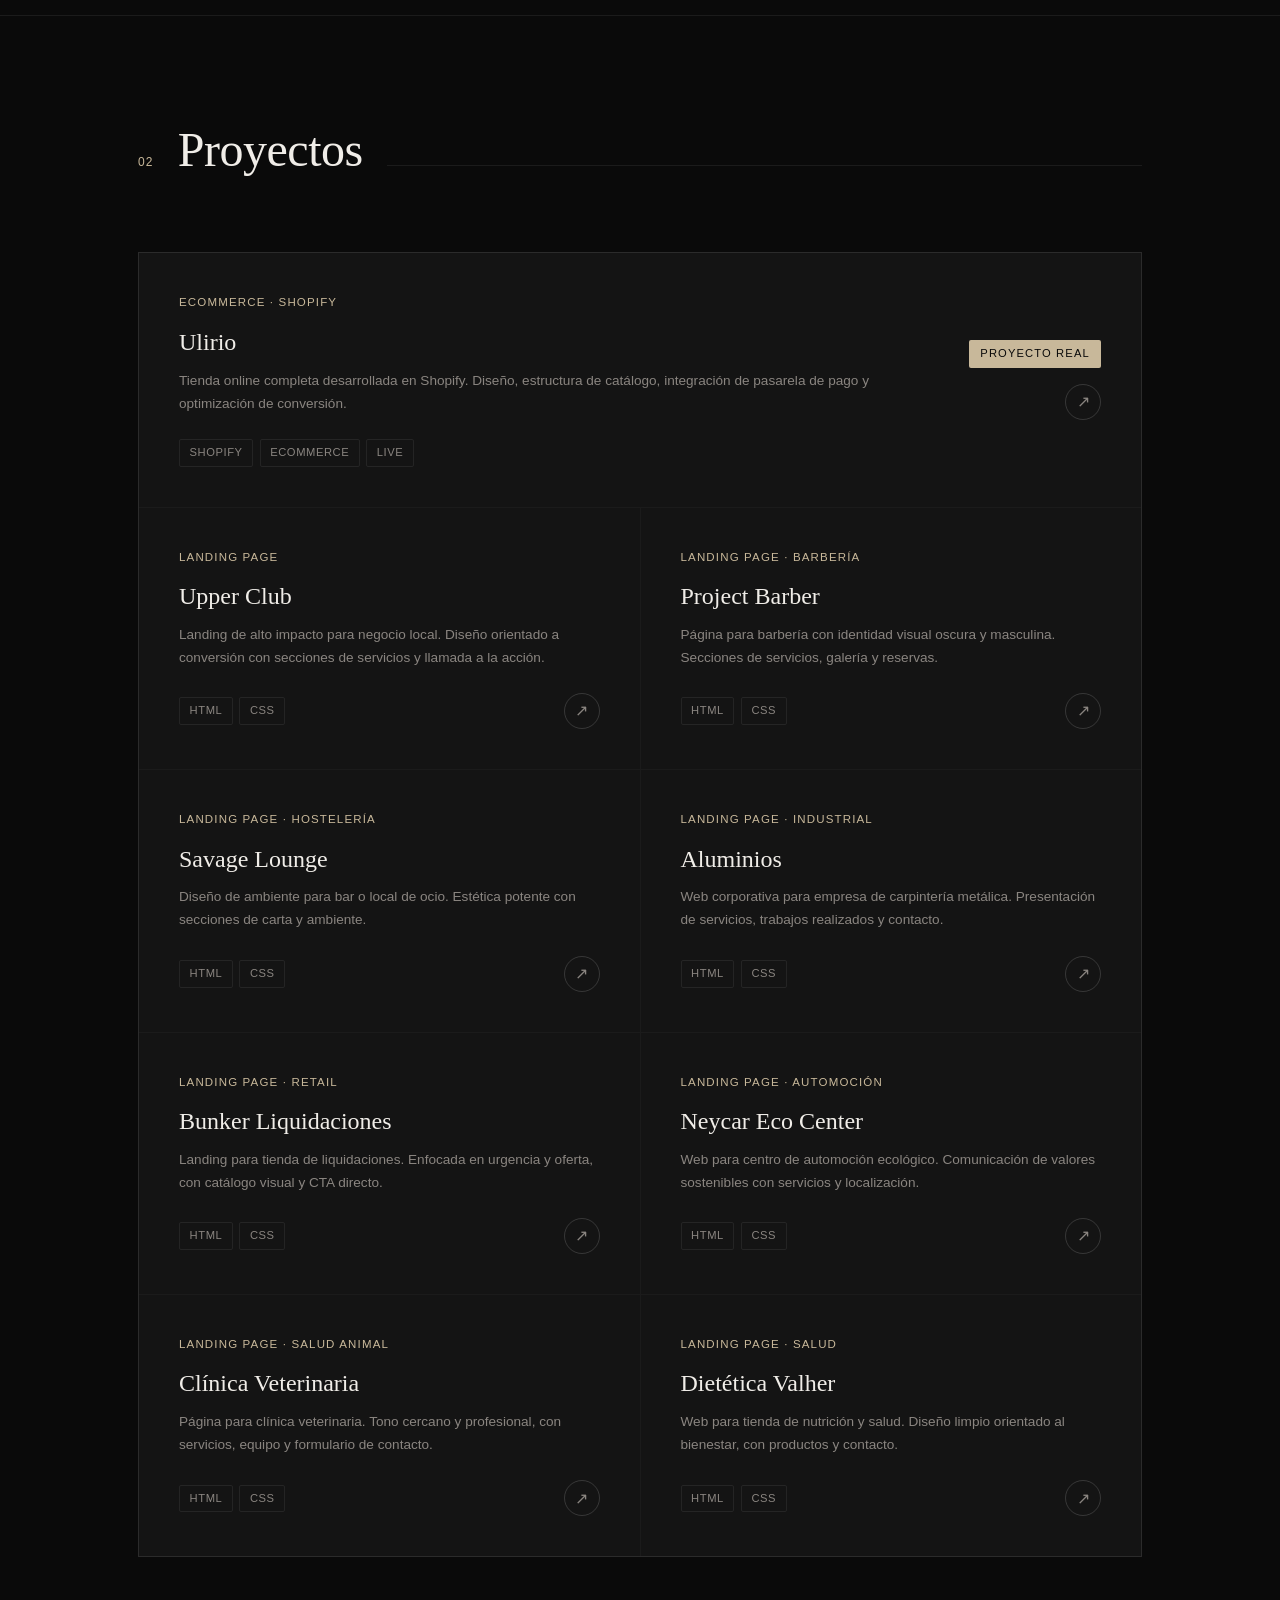
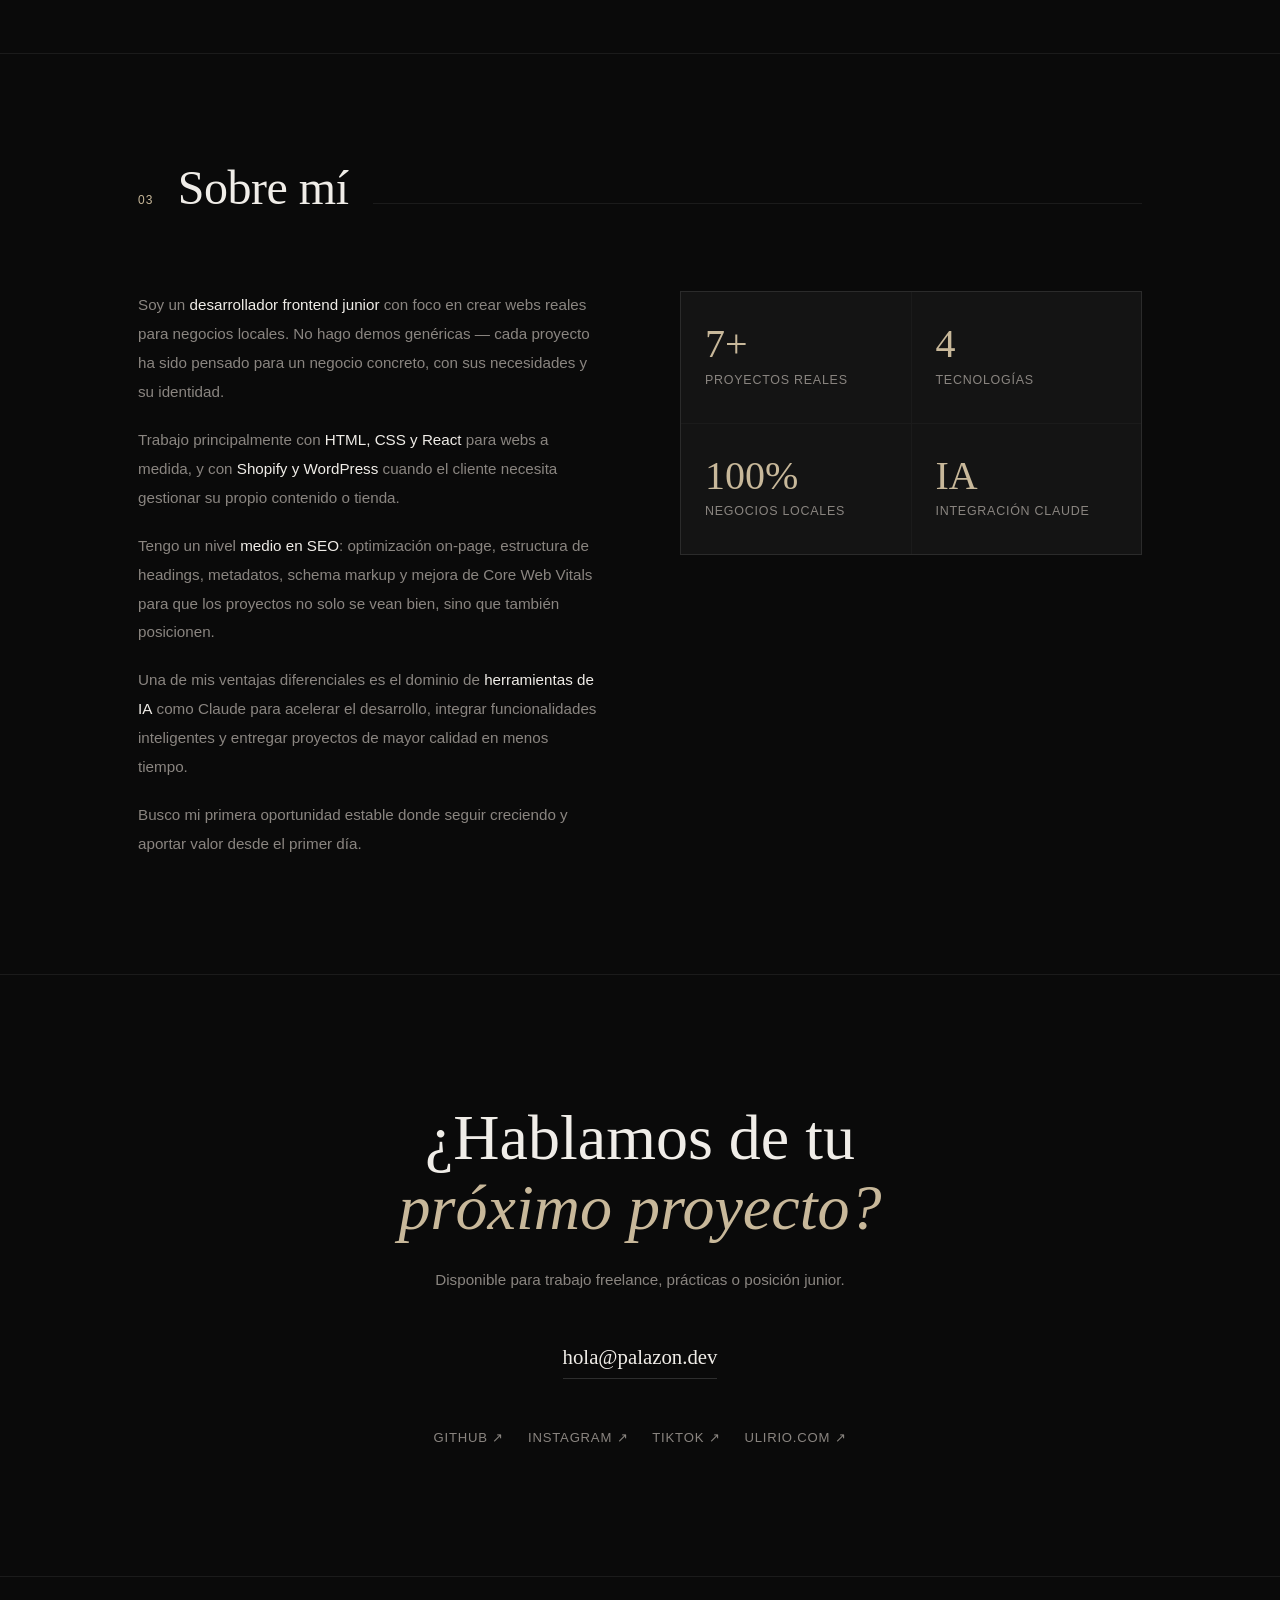
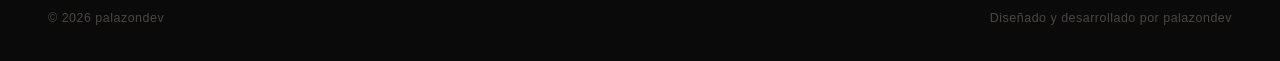
==== commit ed528a28: "SEO meta tags + favicon" ====
--- a/index.html
+++ b/index.html
@@ -7,21 +7,23 @@
   <!-- =============================================
        SEO PRIMARY
        ============================================= -->
-  <title>palazondev — Frontend Developer | HTML, CSS, React, Shopify</title>
-  <meta name="description" content="Portfolio de palazondev, desarrollador frontend junior especializado en landings, ecommerce con Shopify, WordPress e integraciones con IA. Proyectos reales para negocios locales.">
+  <title>palazondev — Diseño Web para Negocios Locales | HTML, Shopify, WordPress</title>
+  <meta name="description" content="Desarrollo webs rápidas, responsive y orientadas a convertir visitas en clientes. Landing pages, tiendas Shopify y WordPress desde 100€. Presupuesto sin compromiso.">
   <meta name="keywords" content="palazondev, desarrollador frontend, HTML CSS React, Shopify, WordPress, landing page, portfolio, developer junior, integracion IA, SEO">
   <meta name="author" content="palazondev">
   <meta name="robots" content="index, follow">
-  <link rel="canonical" href="https://pablopalc.github.io/">
+  <link rel="canonical" href="https://palazondev.com">
+  <link rel="icon" type="image/x-icon" href="favicon.ico">
+  <link rel="apple-touch-icon" href="apple-touch-icon.png">
 
   <!-- =============================================
        OPEN GRAPH (WhatsApp, LinkedIn, Facebook)
        ============================================= -->
   <meta property="og:type" content="website">
-  <meta property="og:url" content="https://pablopalc.github.io/">
-  <meta property="og:title" content="palazondev — Frontend Developer">
-  <meta property="og:description" content="Desarrollador frontend junior. Landings, Shopify, WordPress, SEO e integraciones con IA. Proyectos reales para negocios locales.">
-  <meta property="og:image" content="https://pablopalc.github.io/og-image.jpg">
+  <meta property="og:url" content="https://palazondev.com">
+  <meta property="og:title" content="palazondev — Diseño Web para Negocios Locales">
+  <meta property="og:description" content="Webs rápidas, responsive y orientadas a convertir visitas en clientes. Desde 100€.">
+  <meta property="og:image" content="https://palazondev.com/og-image.jpg">
   <meta property="og:locale" content="es_ES">
   <meta property="og:site_name" content="palazondev">
 
@@ -29,10 +31,10 @@
        TWITTER / X CARD
        ============================================= -->
   <meta name="twitter:card" content="summary_large_image">
-  <meta name="twitter:url" content="https://pablopalc.github.io/">
-  <meta name="twitter:title" content="palazondev — Frontend Developer">
-  <meta name="twitter:description" content="Desarrollador frontend junior. Landings, Shopify, WordPress, SEO e integraciones con IA.">
-  <meta name="twitter:image" content="https://pablopalc.github.io/og-image.jpg">
+  <meta name="twitter:url" content="https://palazondev.com">
+  <meta name="twitter:title" content="palazondev — Diseño Web para Negocios Locales">
+  <meta name="twitter:description" content="Webs rápidas, responsive y orientadas a convertir visitas en clientes. Desde 100€.">
+  <meta name="twitter:image" content="https://palazondev.com/og-image.jpg">
 
   <!-- =============================================
        SCHEMA.ORG — Person
@@ -42,7 +44,7 @@
     "@context": "https://schema.org",
     "@type": "Person",
     "name": "palazondev",
-    "url": "https://pablopalc.github.io/",
+    "url": "https://palazondev.com",
     "sameAs": [
       "https://github.com/pablopalc",
       "https://www.instagram.com/palazon_dev",
@@ -308,7 +310,7 @@
         </div>
       </a>
 
-      <a href="https://pablopalc.github.io/Landing-Clinica-Veterinaria-Ramon-y-" target="_blank" rel="noopener noreferrer"
+      <a href="https://pablopalc.github.io/Landing-Clinica-Veterinaria-Ramon-y-Cajal/" target="_blank" rel="noopener noreferrer"
          class="project-card reveal" aria-label="Ver proyecto Clínica Veterinaria">
         <div class="project-card-inner">
           <div class="project-cat">Landing Page · Salud animal</div>
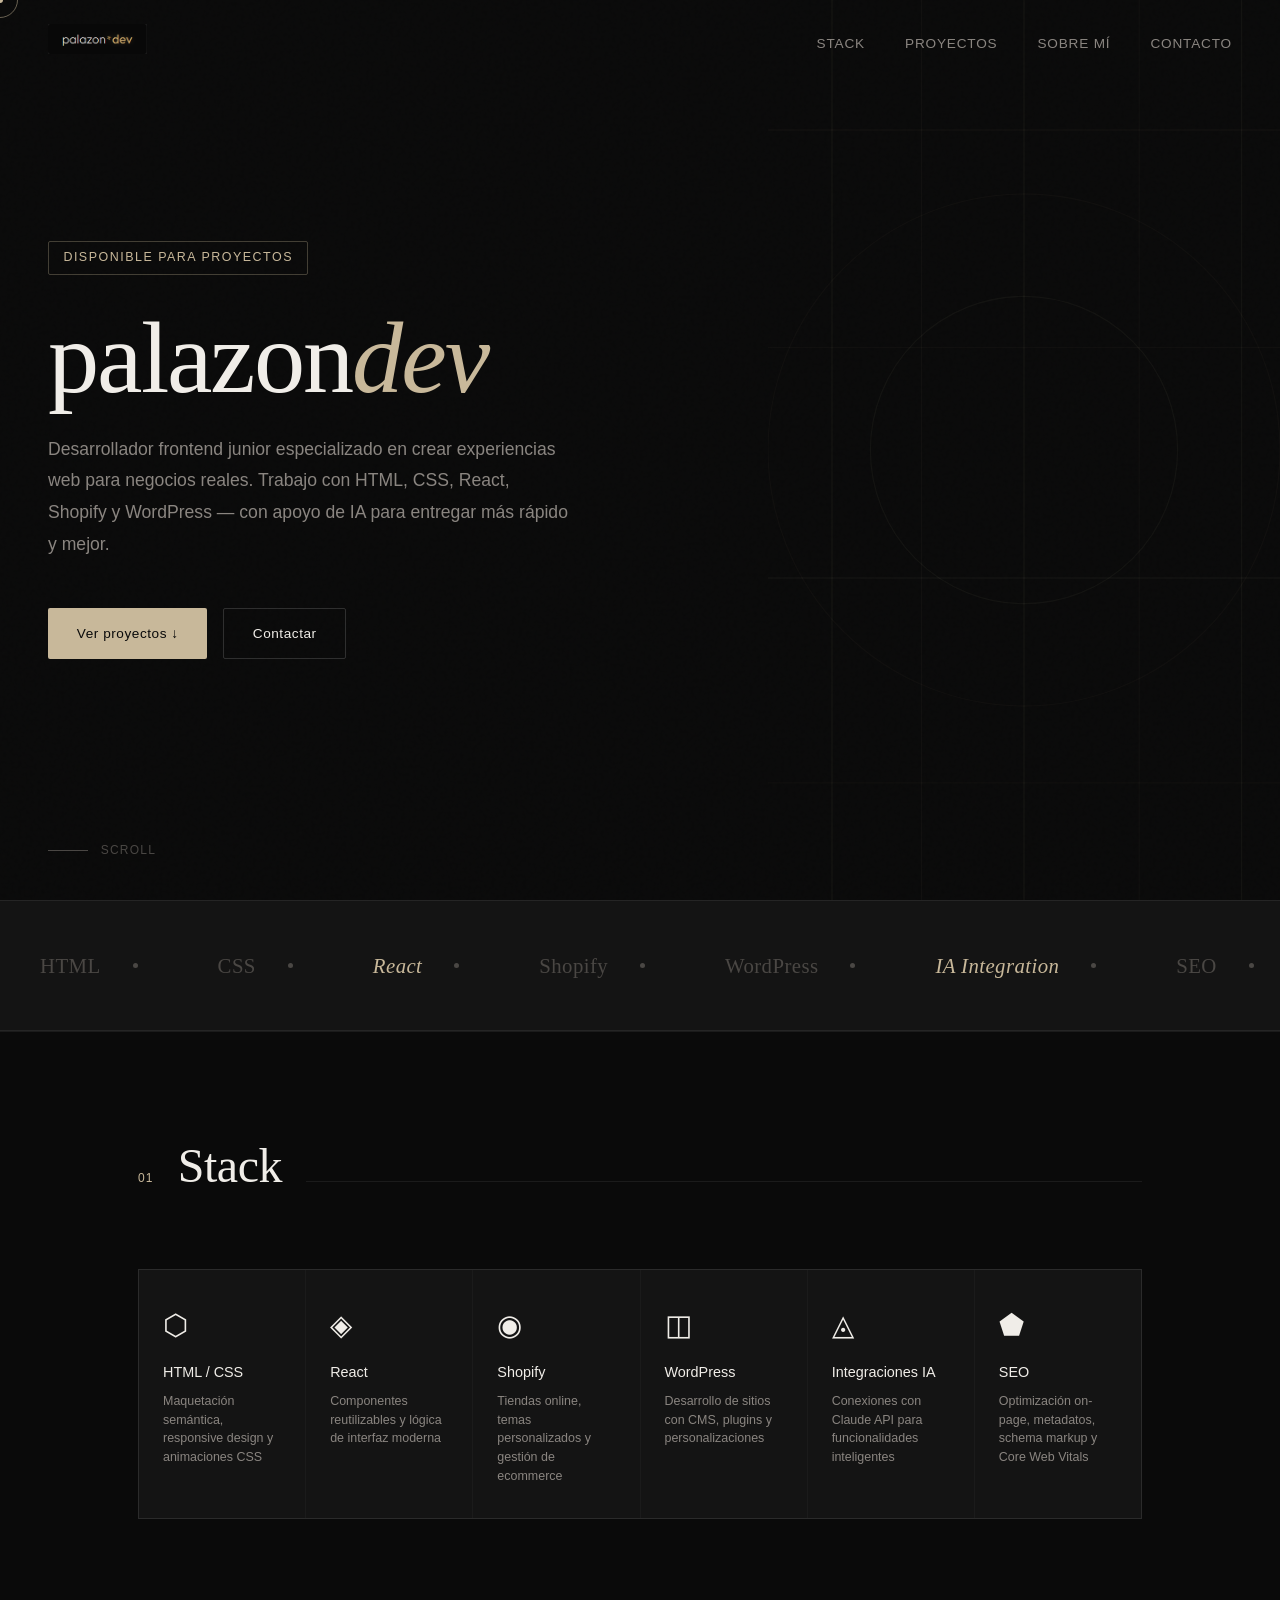
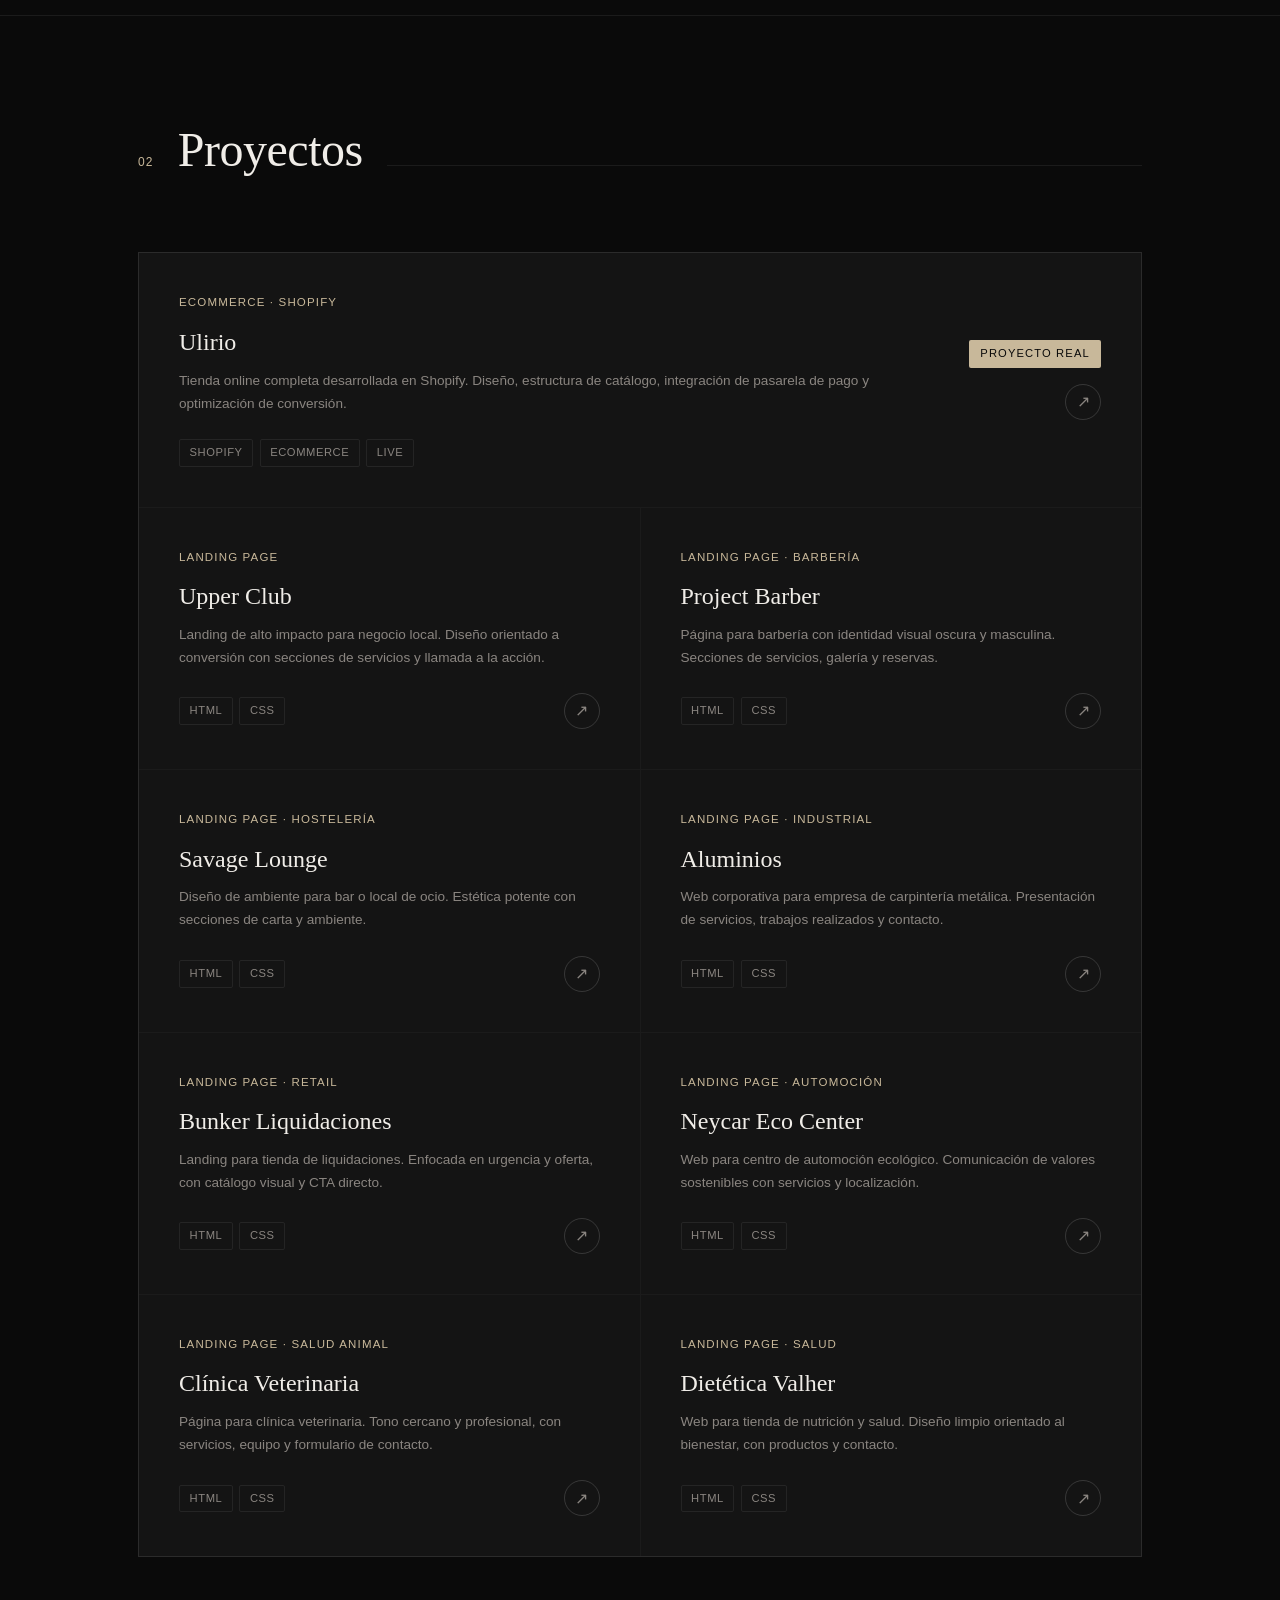
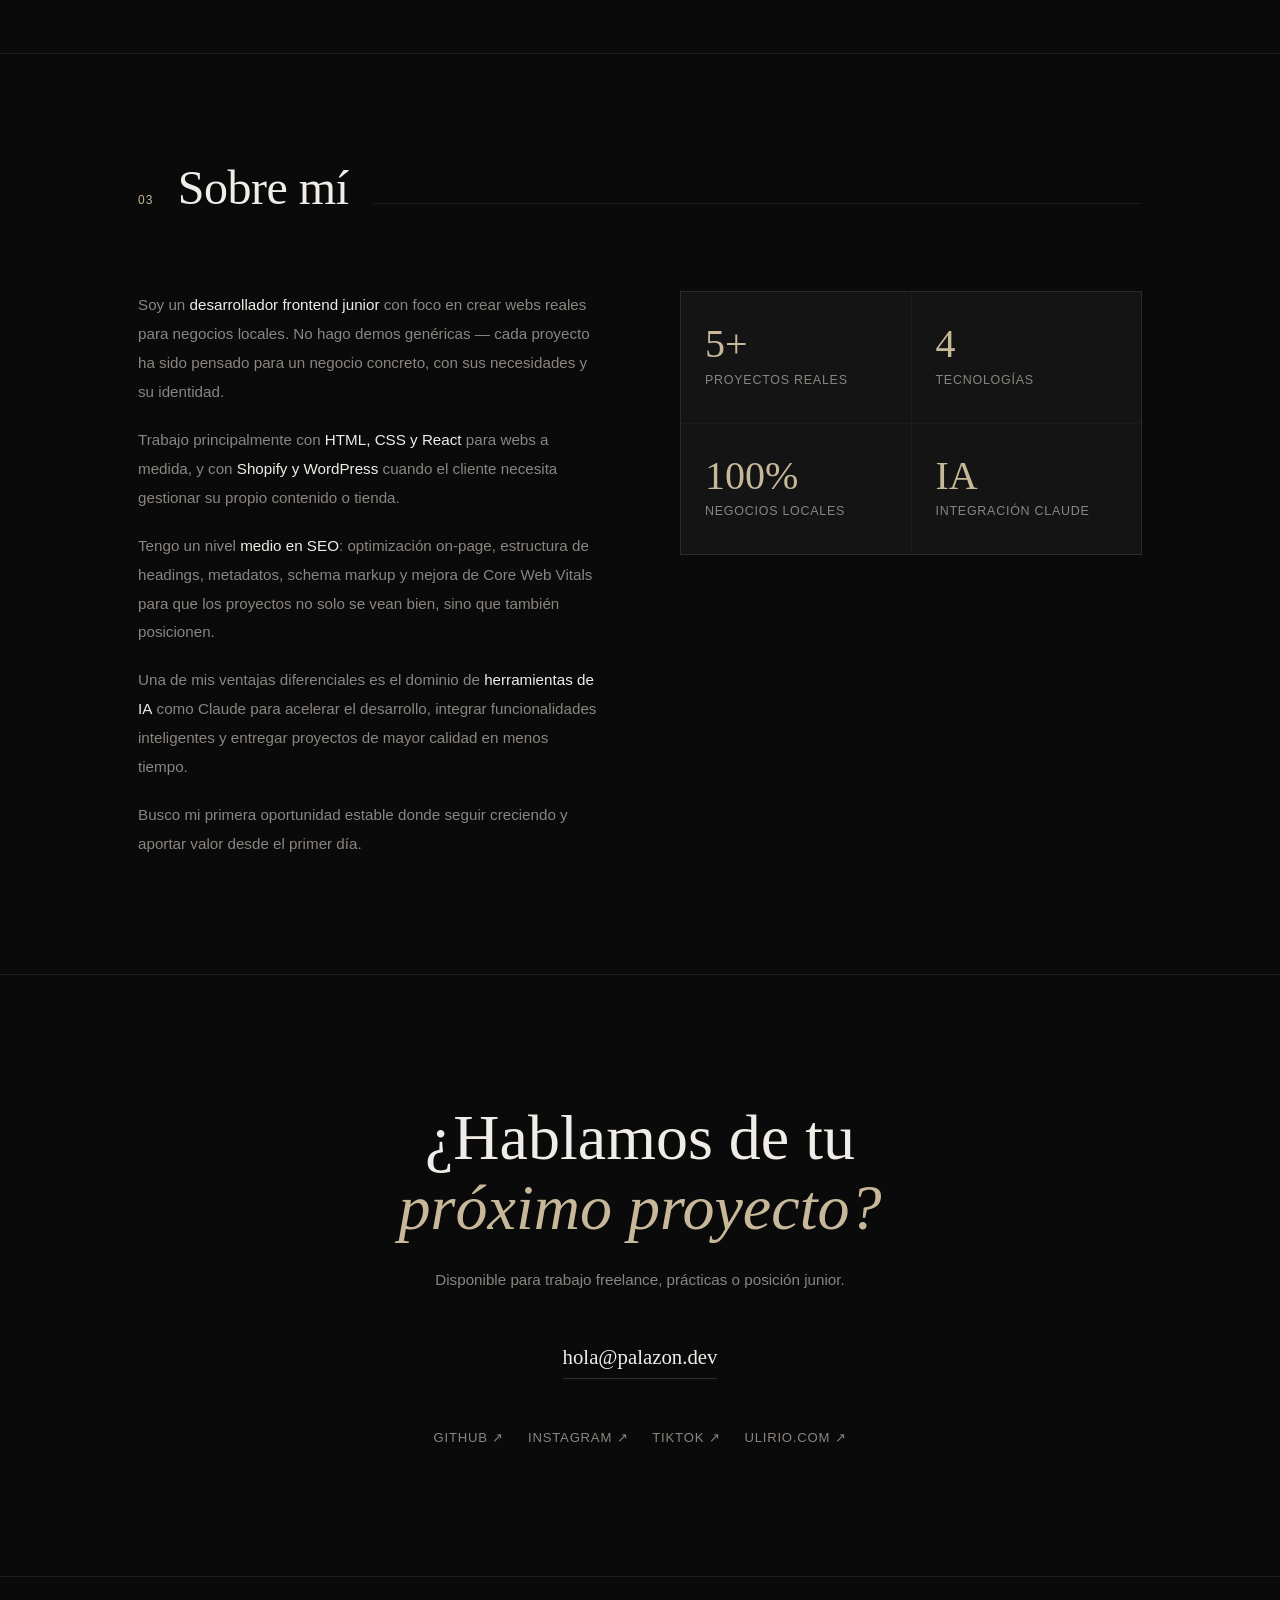
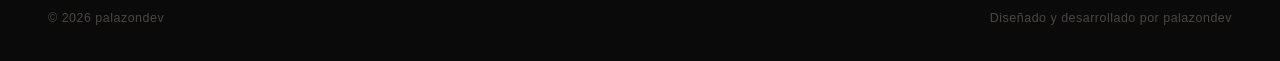
==== commit 5f292d70: "Add favicon tags + nav logo image" ====
--- a/index.html
+++ b/index.html
@@ -2,6 +2,10 @@
 <html lang="es">
 <head>
   <meta charset="UTF-8">
+  <link rel="icon" href="favicon.ico">
+  <link rel="icon" type="image/png" sizes="32x32" href="favicon-32x32.png">
+  <link rel="icon" type="image/png" sizes="16x16" href="favicon-16x16.png">
+  <link rel="apple-touch-icon" href="apple-touch-icon.png">
   <meta name="viewport" content="width=device-width, initial-scale=1.0">
 
   <!-- =============================================
@@ -13,8 +17,6 @@
   <meta name="author" content="palazondev">
   <meta name="robots" content="index, follow">
   <link rel="canonical" href="https://palazondev.com">
-  <link rel="icon" type="image/x-icon" href="favicon.ico">
-  <link rel="apple-touch-icon" href="apple-touch-icon.png">
 
   <!-- =============================================
        OPEN GRAPH (WhatsApp, LinkedIn, Facebook)
@@ -79,7 +81,7 @@
      NAV
      ============================================= -->
 <nav id="nav" role="navigation" aria-label="Navegación principal">
-  <a href="#" class="nav-logo">palazondev</a>
+  <a href="#" class="nav-logo"><img src="logo-arriba.png" alt="palazondev" height="30"></a>
   <ul class="nav-links">
     <li><a href="#stack">Stack</a></li>
     <li><a href="#projects">Proyectos</a></li>
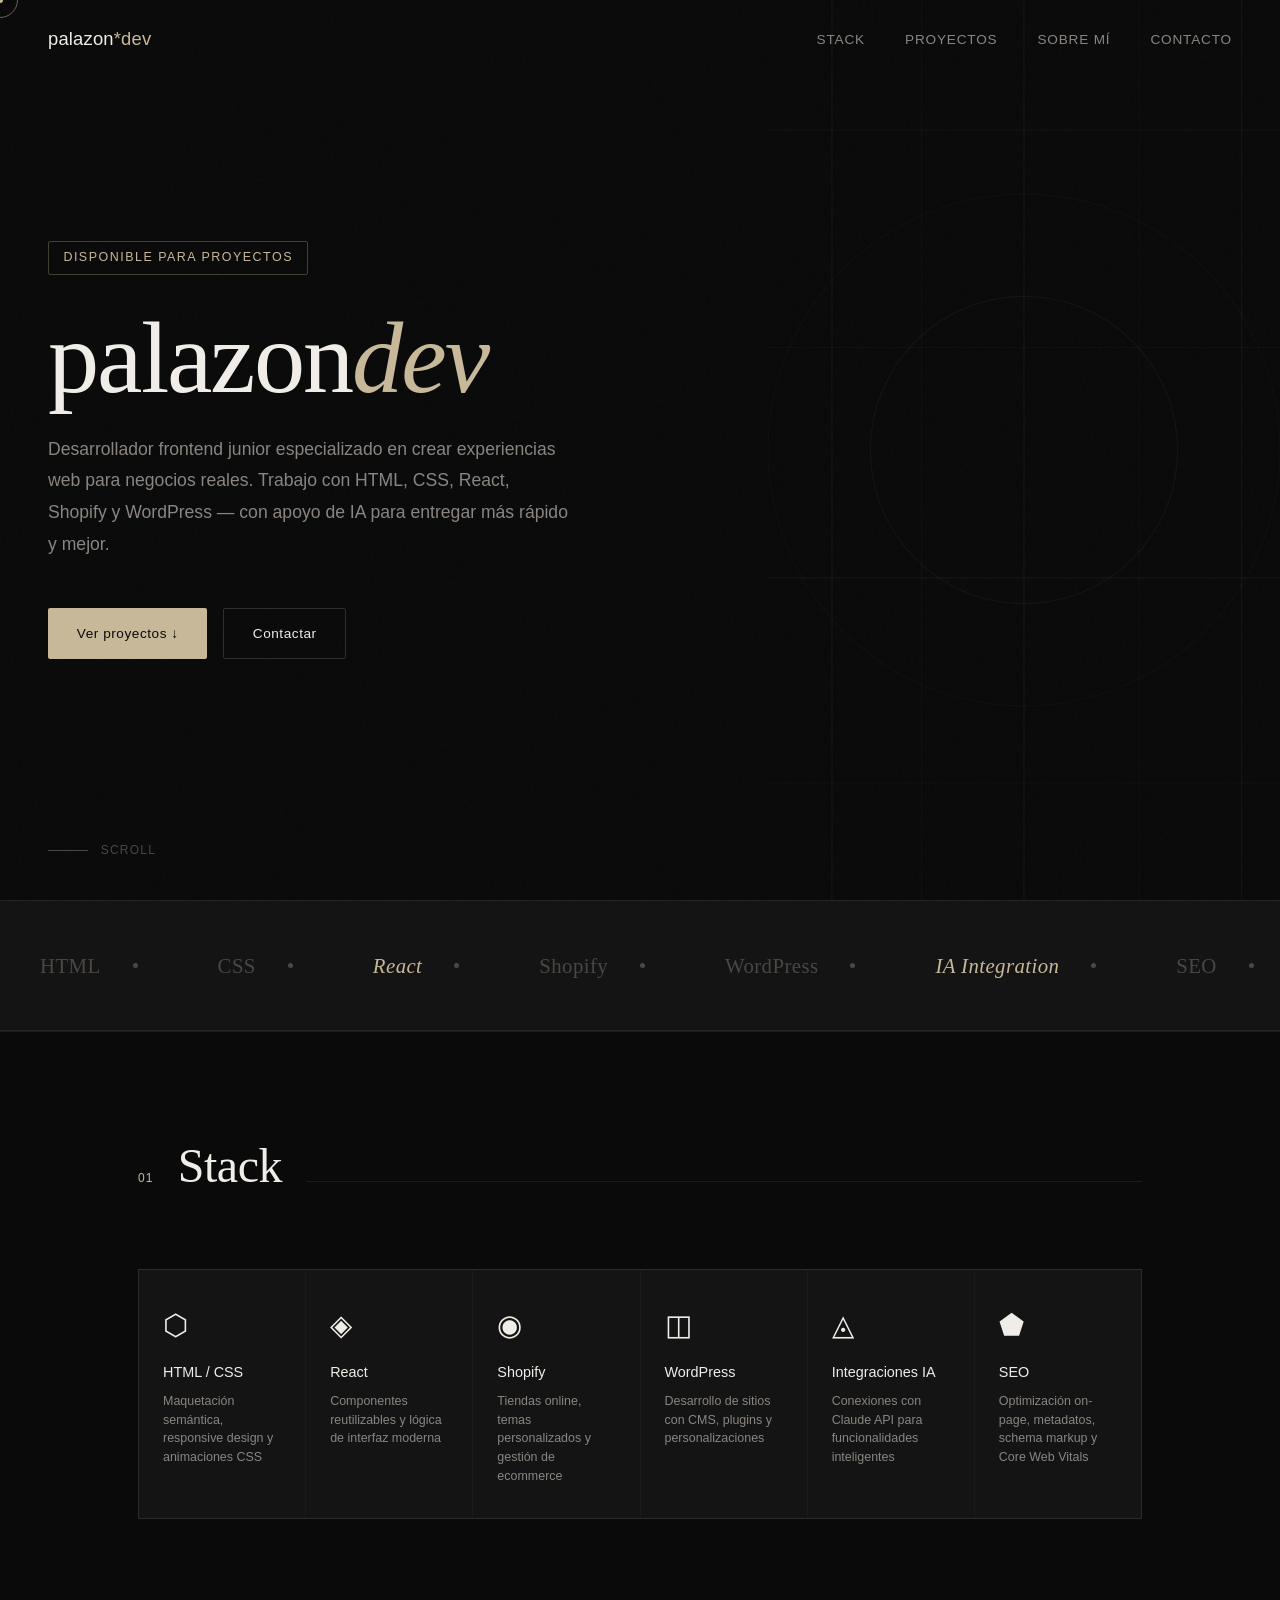
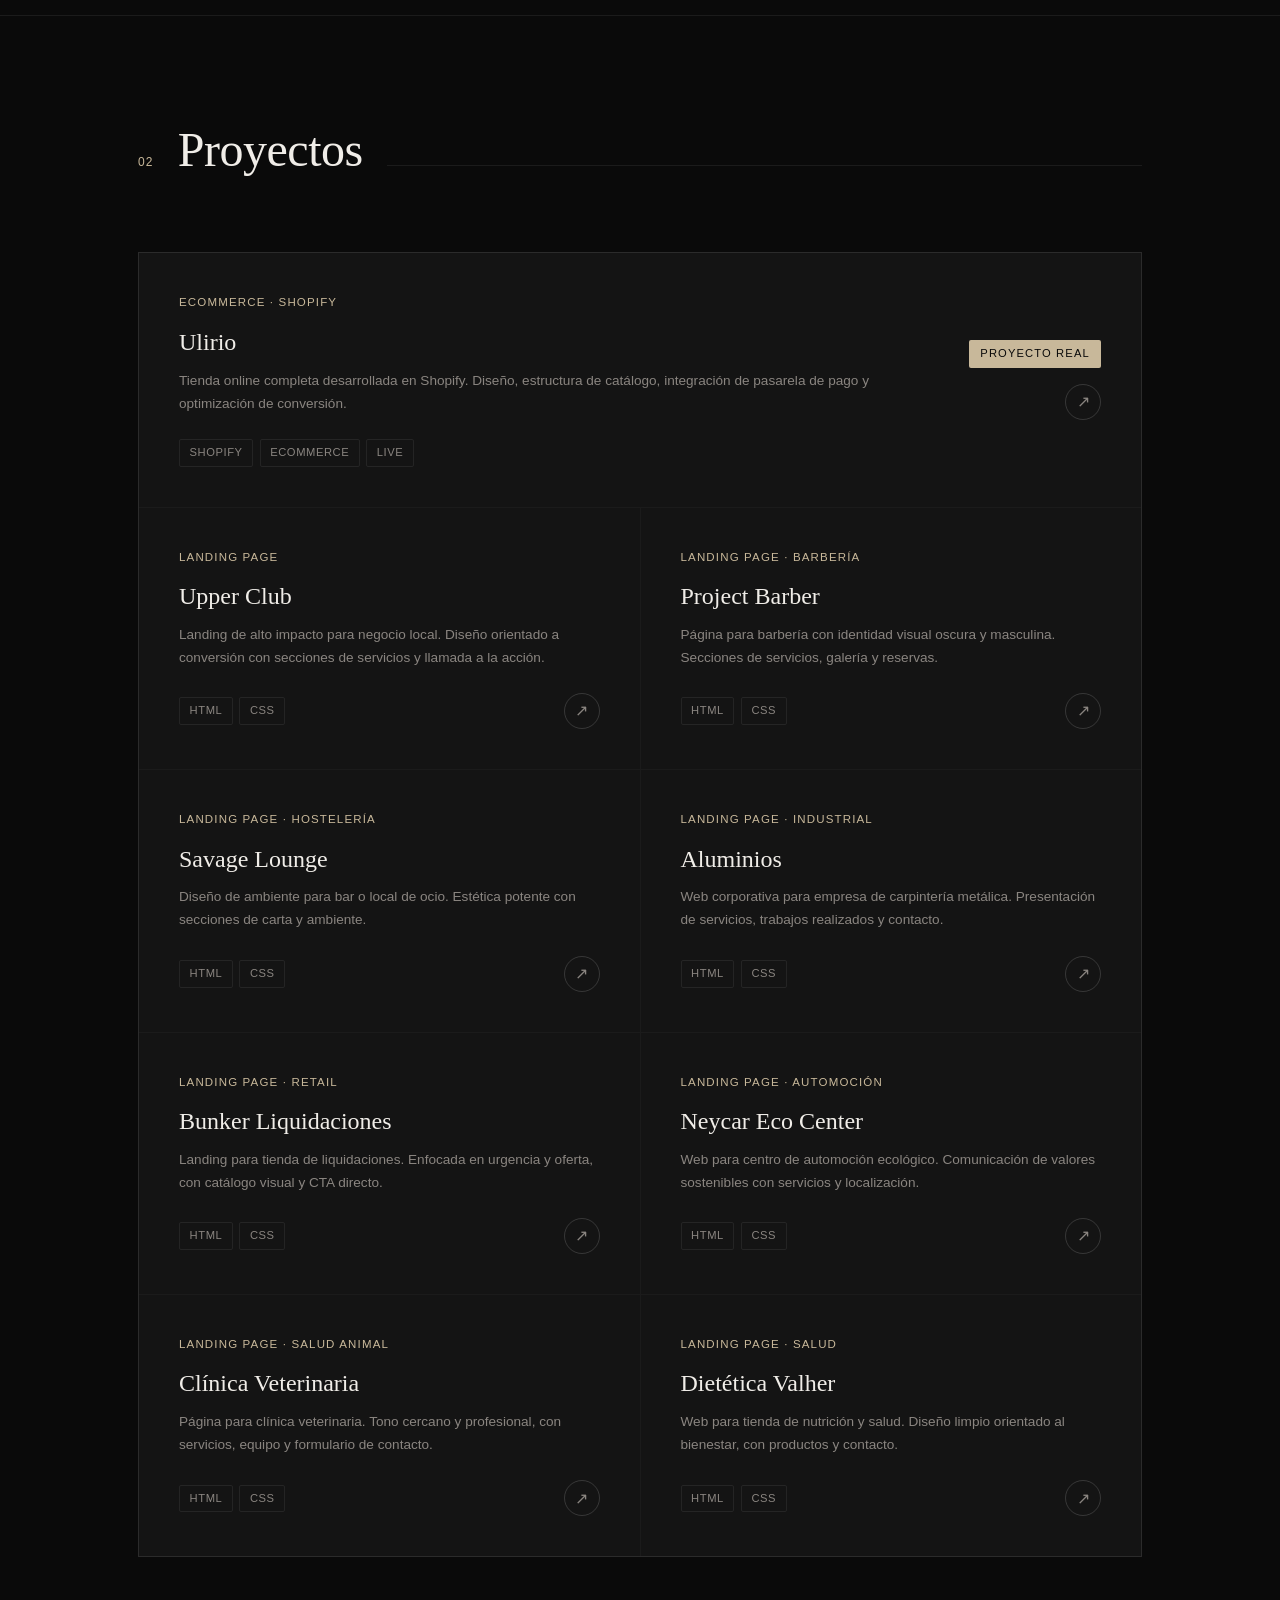
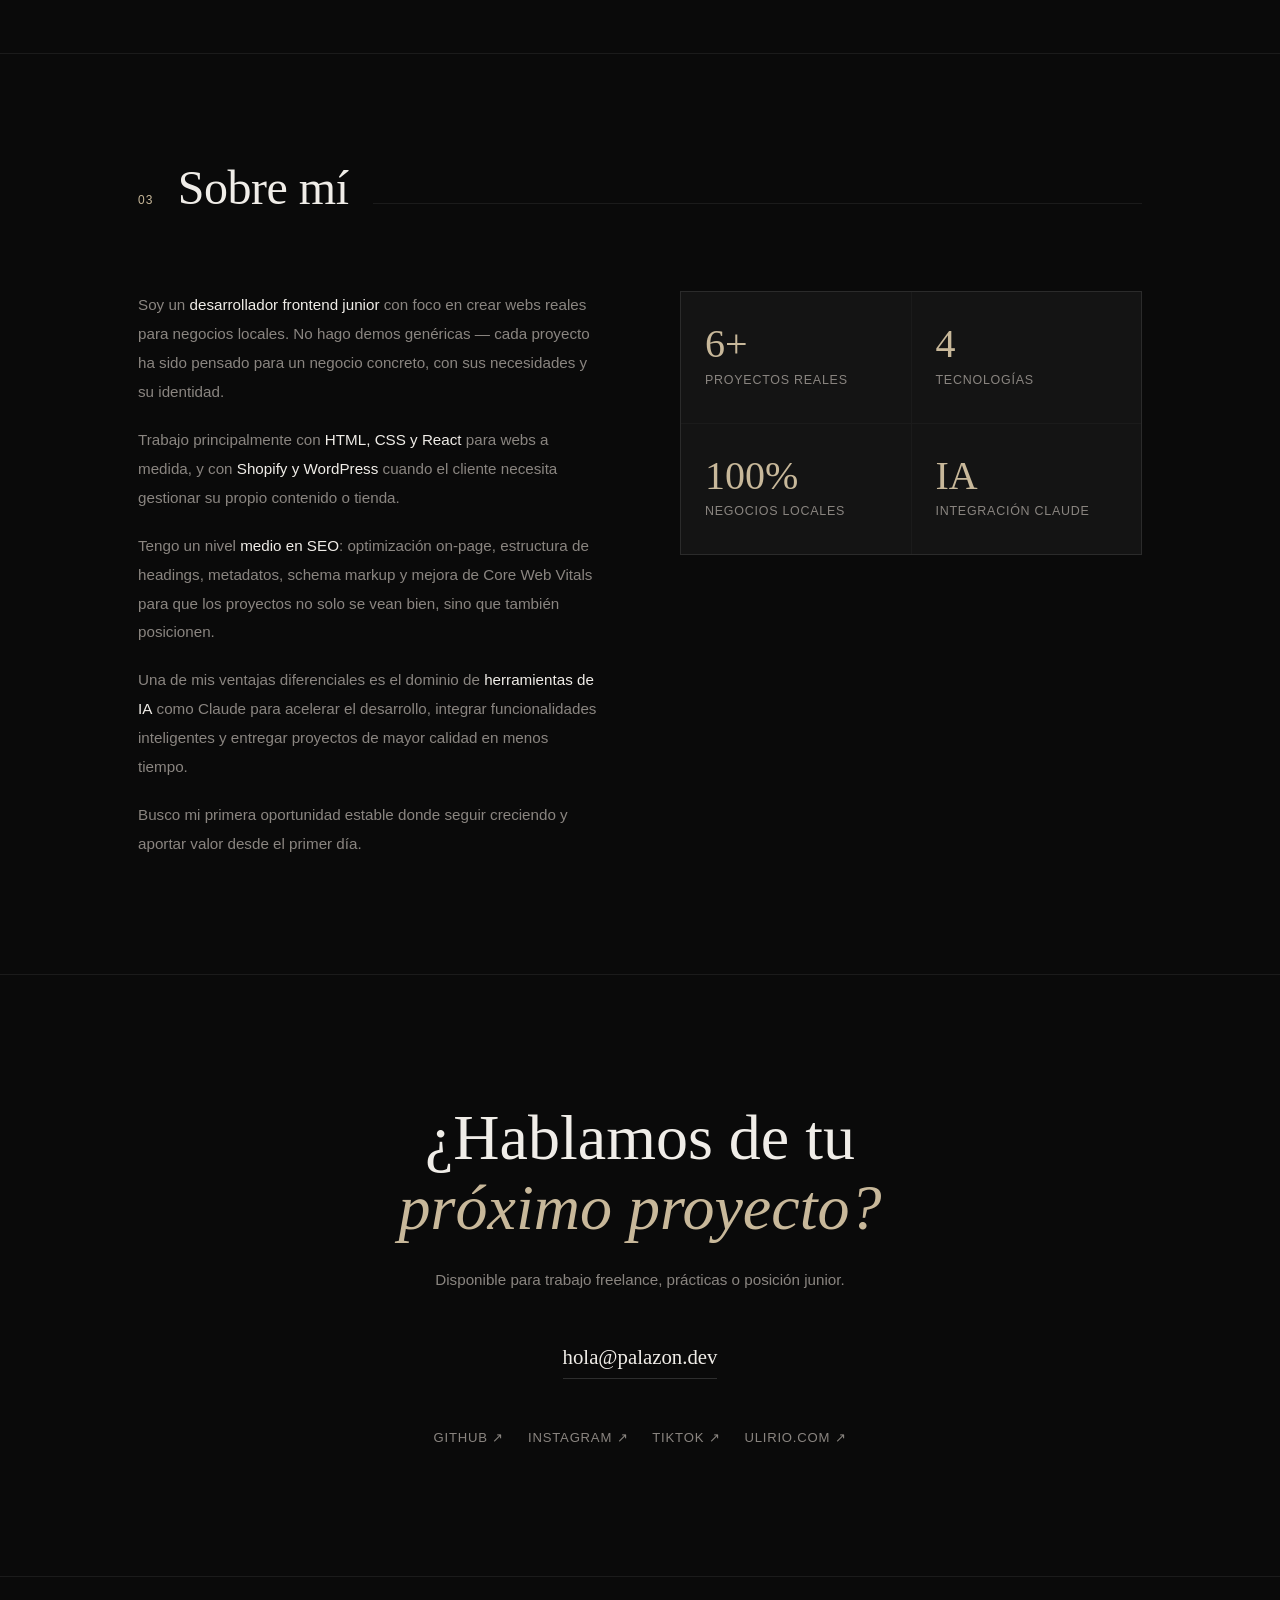
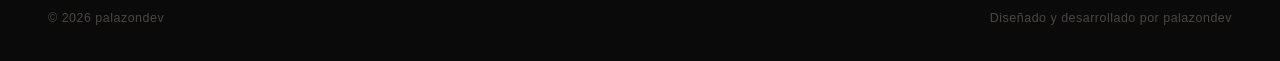
==== commit 2c8af4ec: "Round SVG favicon + hand-built nav logo" ====
--- a/index.html
+++ b/index.html
@@ -2,6 +2,7 @@
 <html lang="es">
 <head>
   <meta charset="UTF-8">
+  <link rel="icon" type="image/svg+xml" href="favicon.svg">
   <link rel="icon" href="favicon.ico">
   <link rel="icon" type="image/png" sizes="32x32" href="favicon-32x32.png">
   <link rel="icon" type="image/png" sizes="16x16" href="favicon-16x16.png">
@@ -81,7 +82,7 @@
      NAV
      ============================================= -->
 <nav id="nav" role="navigation" aria-label="Navegación principal">
-  <a href="#" class="nav-logo"><img src="logo-arriba.png" alt="palazondev" height="30"></a>
+  <a href="#" class="nav-logo">palazon<span class="logo-accent">*dev</span></a>
   <ul class="nav-links">
     <li><a href="#stack">Stack</a></li>
     <li><a href="#projects">Proyectos</a></li>
--- a/styles.css
+++ b/styles.css
@@ -137,12 +137,14 @@
 }
 
 .nav-logo {
-  font-family: var(--font-display);
-  font-size: 1.1rem;
+  font-family: var(--font-body);
+  font-size: 1.15rem;
+  font-weight: 500;
   color: var(--text-primary);
   text-decoration: none;
-  letter-spacing: 0.02em;
-}
+  letter-spacing: 0.01em;
+}
+.nav-logo .logo-accent { color: var(--accent); }
 
 .nav-links {
   display: flex;
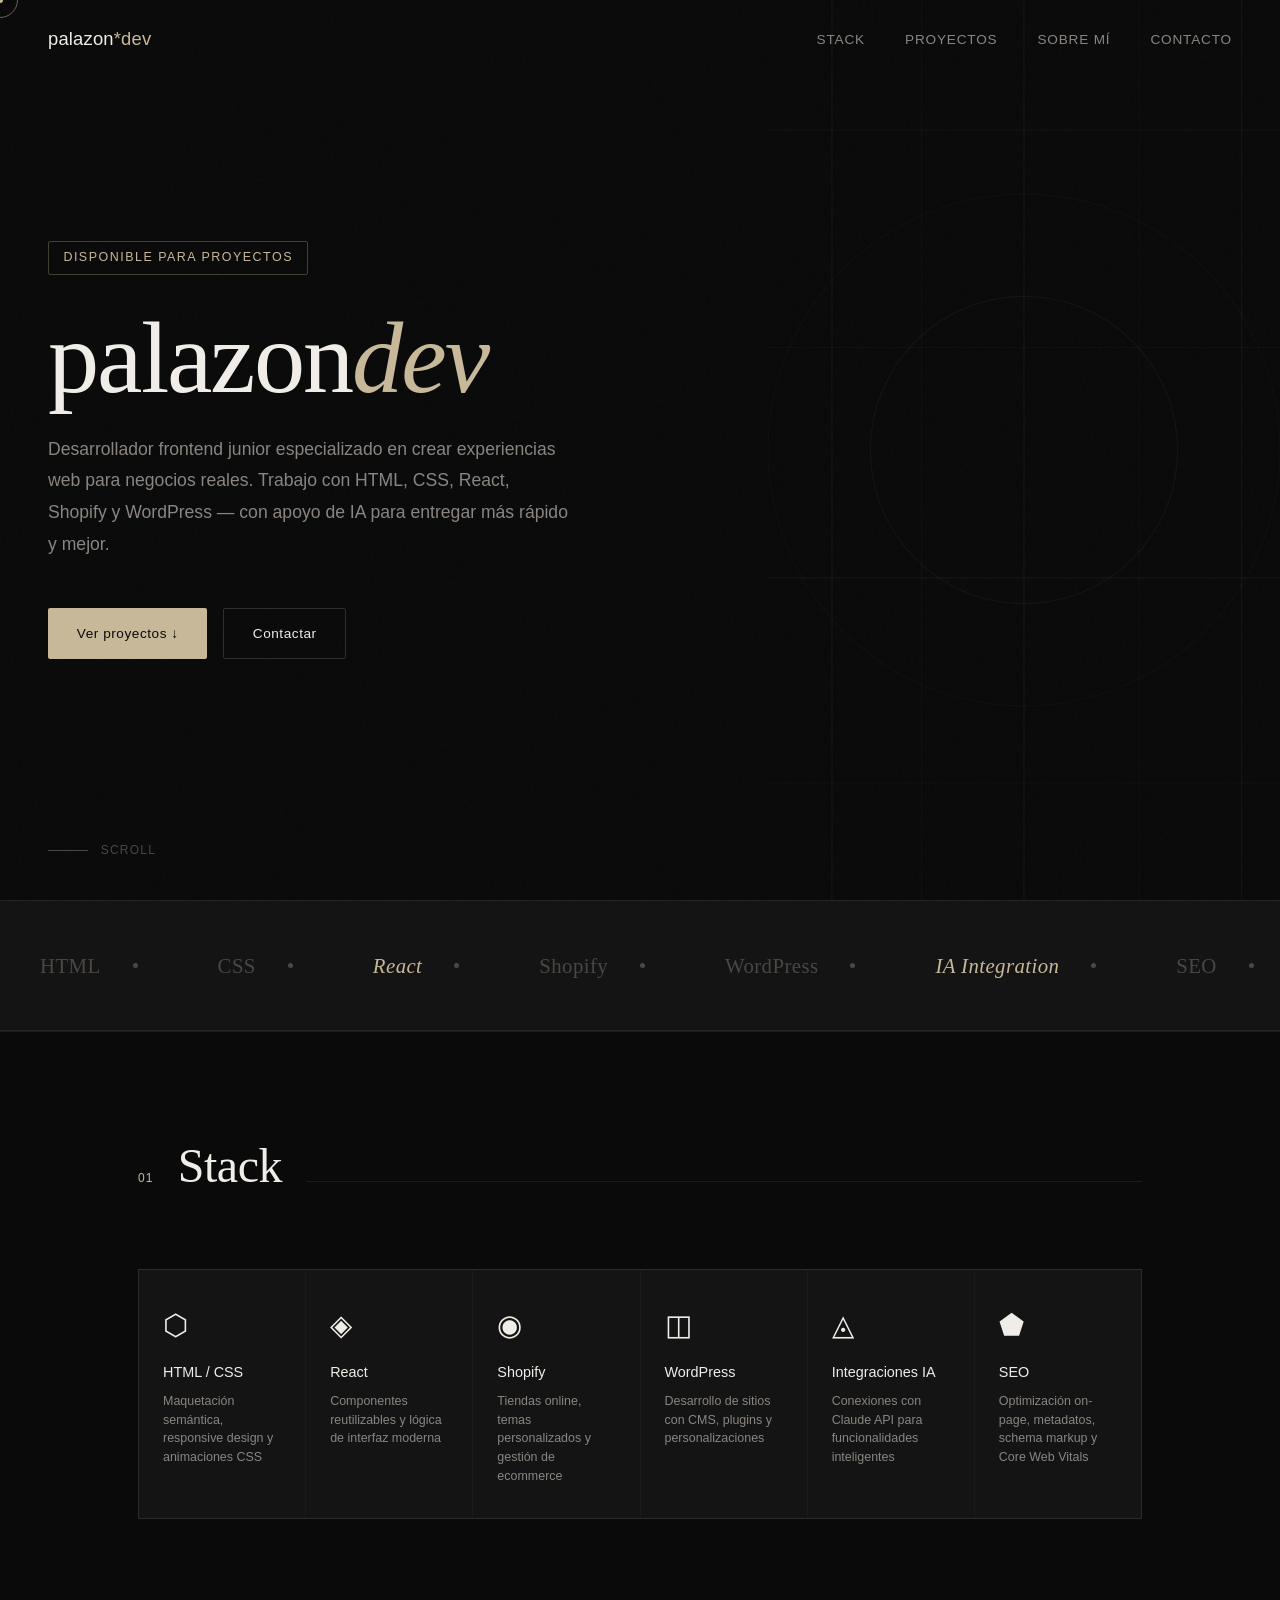
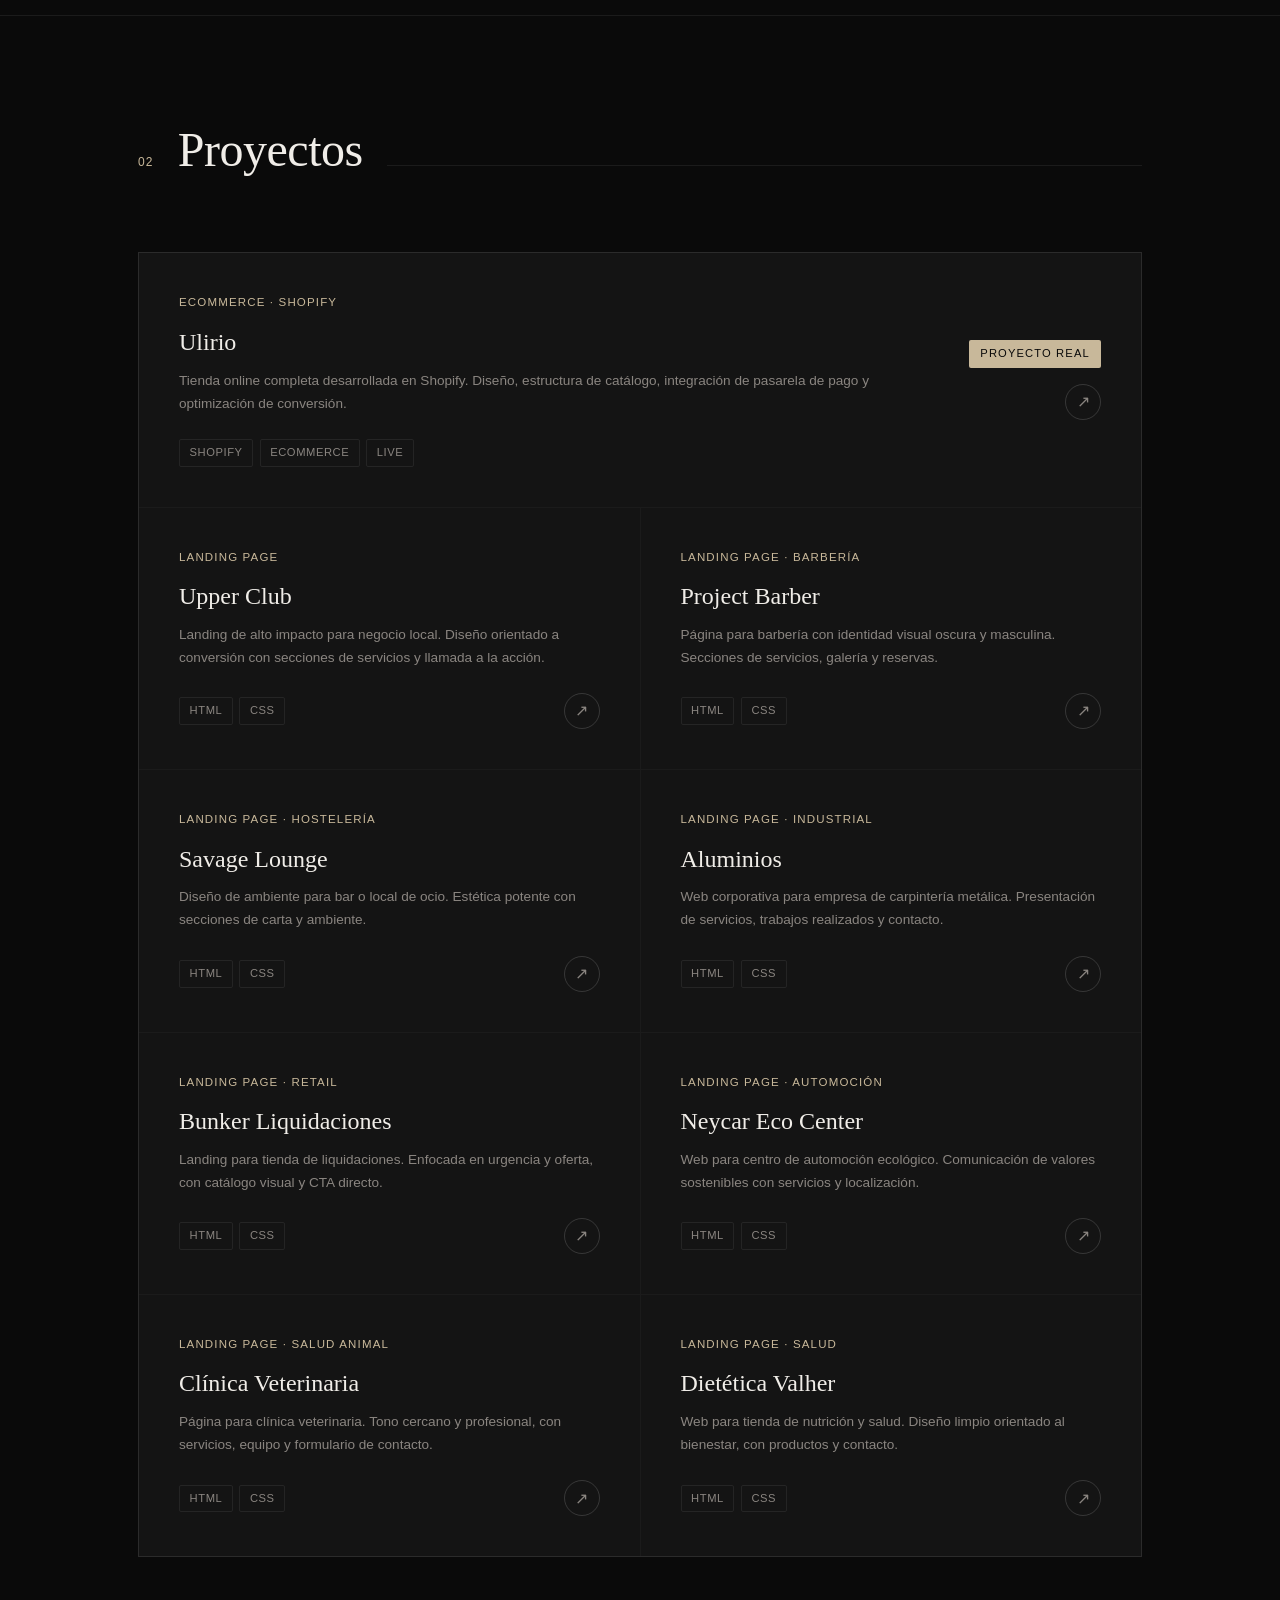
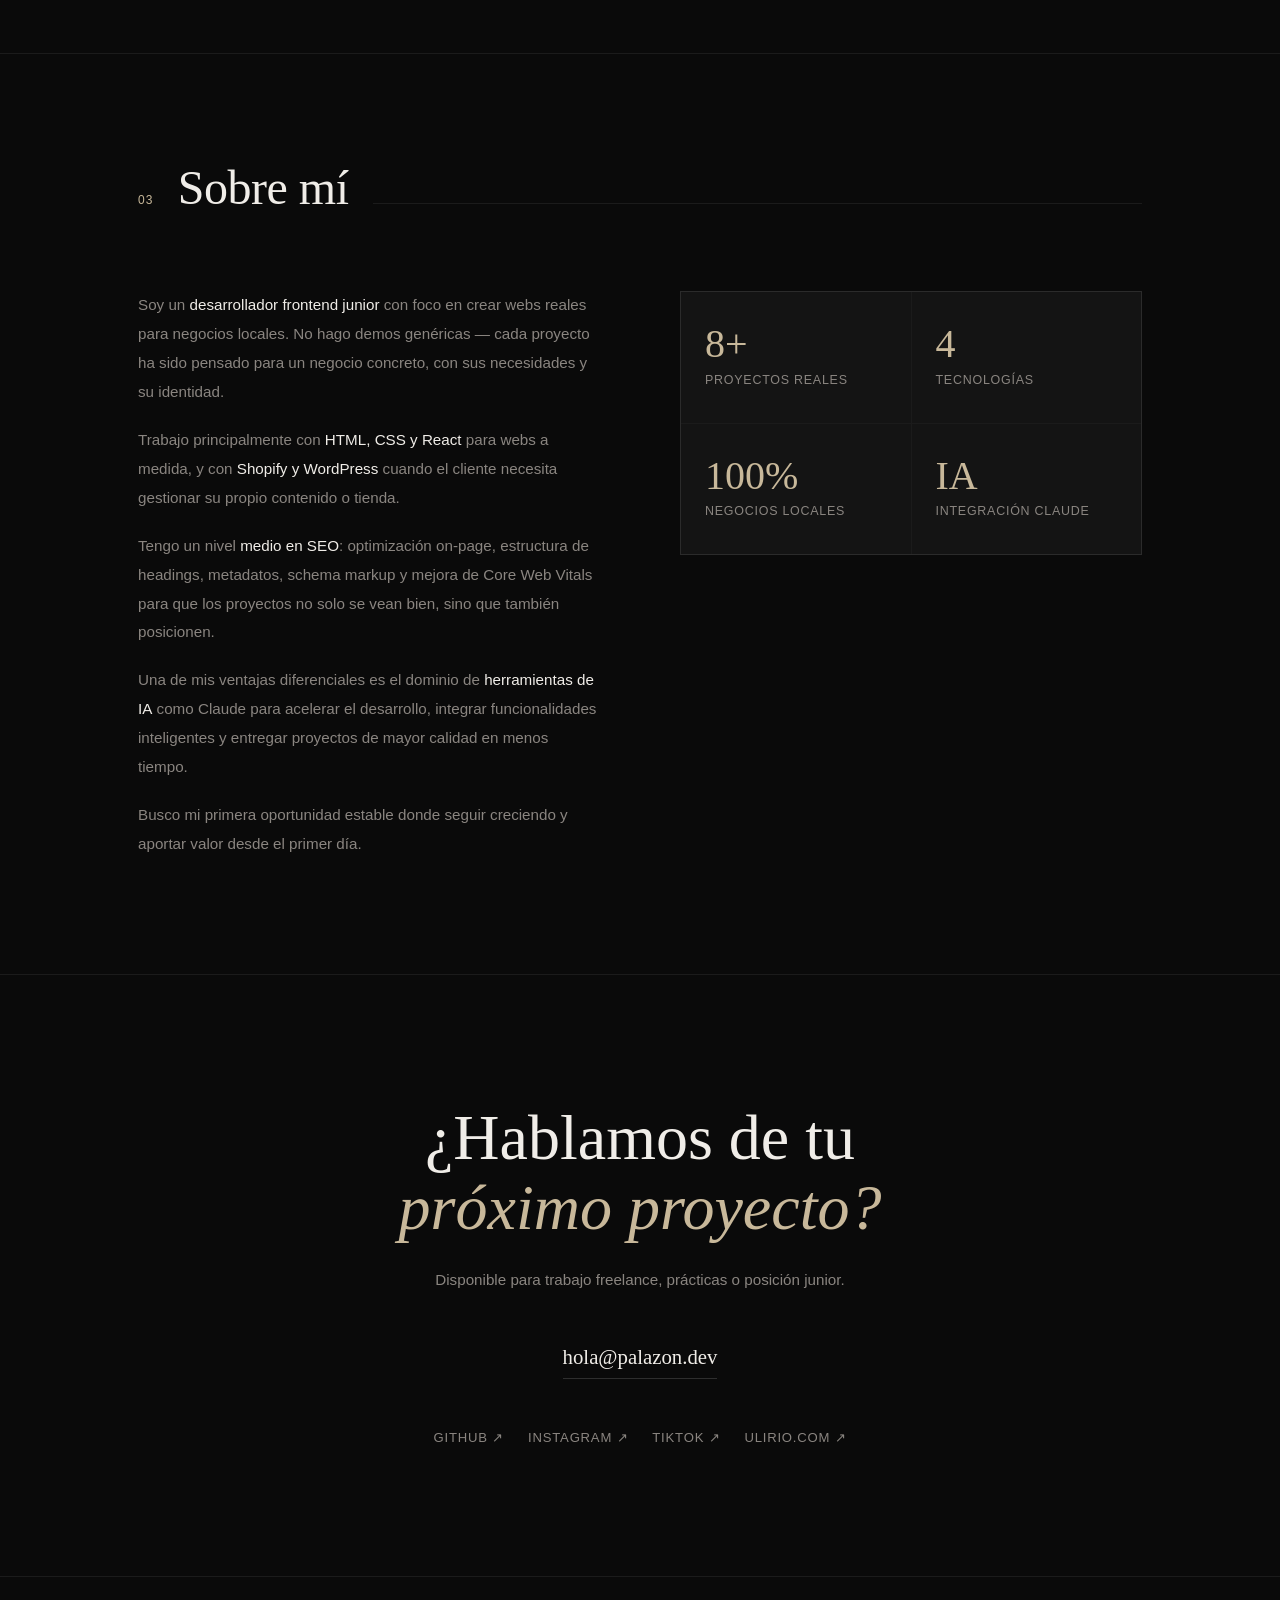
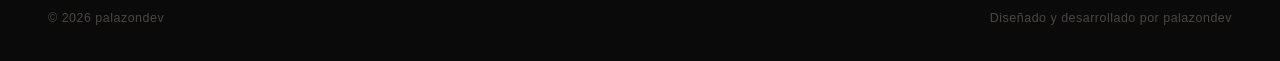
==== commit bc03de39: "Fix canonical domain to www across SEO tags, sitemap, robots" ====
--- a/index.html
+++ b/index.html
@@ -17,16 +17,16 @@
   <meta name="keywords" content="palazondev, desarrollador frontend, HTML CSS React, Shopify, WordPress, landing page, portfolio, developer junior, integracion IA, SEO">
   <meta name="author" content="palazondev">
   <meta name="robots" content="index, follow">
-  <link rel="canonical" href="https://palazondev.com">
+  <link rel="canonical" href="https://www.palazondev.com">
 
   <!-- =============================================
        OPEN GRAPH (WhatsApp, LinkedIn, Facebook)
        ============================================= -->
   <meta property="og:type" content="website">
-  <meta property="og:url" content="https://palazondev.com">
+  <meta property="og:url" content="https://www.palazondev.com">
   <meta property="og:title" content="palazondev — Diseño Web para Negocios Locales">
   <meta property="og:description" content="Webs rápidas, responsive y orientadas a convertir visitas en clientes. Desde 100€.">
-  <meta property="og:image" content="https://palazondev.com/og-image.jpg">
+  <meta property="og:image" content="https://www.palazondev.com/og-image.jpg">
   <meta property="og:locale" content="es_ES">
   <meta property="og:site_name" content="palazondev">
 
@@ -34,10 +34,10 @@
        TWITTER / X CARD
        ============================================= -->
   <meta name="twitter:card" content="summary_large_image">
-  <meta name="twitter:url" content="https://palazondev.com">
+  <meta name="twitter:url" content="https://www.palazondev.com">
   <meta name="twitter:title" content="palazondev — Diseño Web para Negocios Locales">
   <meta name="twitter:description" content="Webs rápidas, responsive y orientadas a convertir visitas en clientes. Desde 100€.">
-  <meta name="twitter:image" content="https://palazondev.com/og-image.jpg">
+  <meta name="twitter:image" content="https://www.palazondev.com/og-image.jpg">
 
   <!-- =============================================
        SCHEMA.ORG — Person
@@ -47,7 +47,7 @@
     "@context": "https://schema.org",
     "@type": "Person",
     "name": "palazondev",
-    "url": "https://palazondev.com",
+    "url": "https://www.palazondev.com",
     "sameAs": [
       "https://github.com/pablopalc",
       "https://www.instagram.com/palazon_dev",
